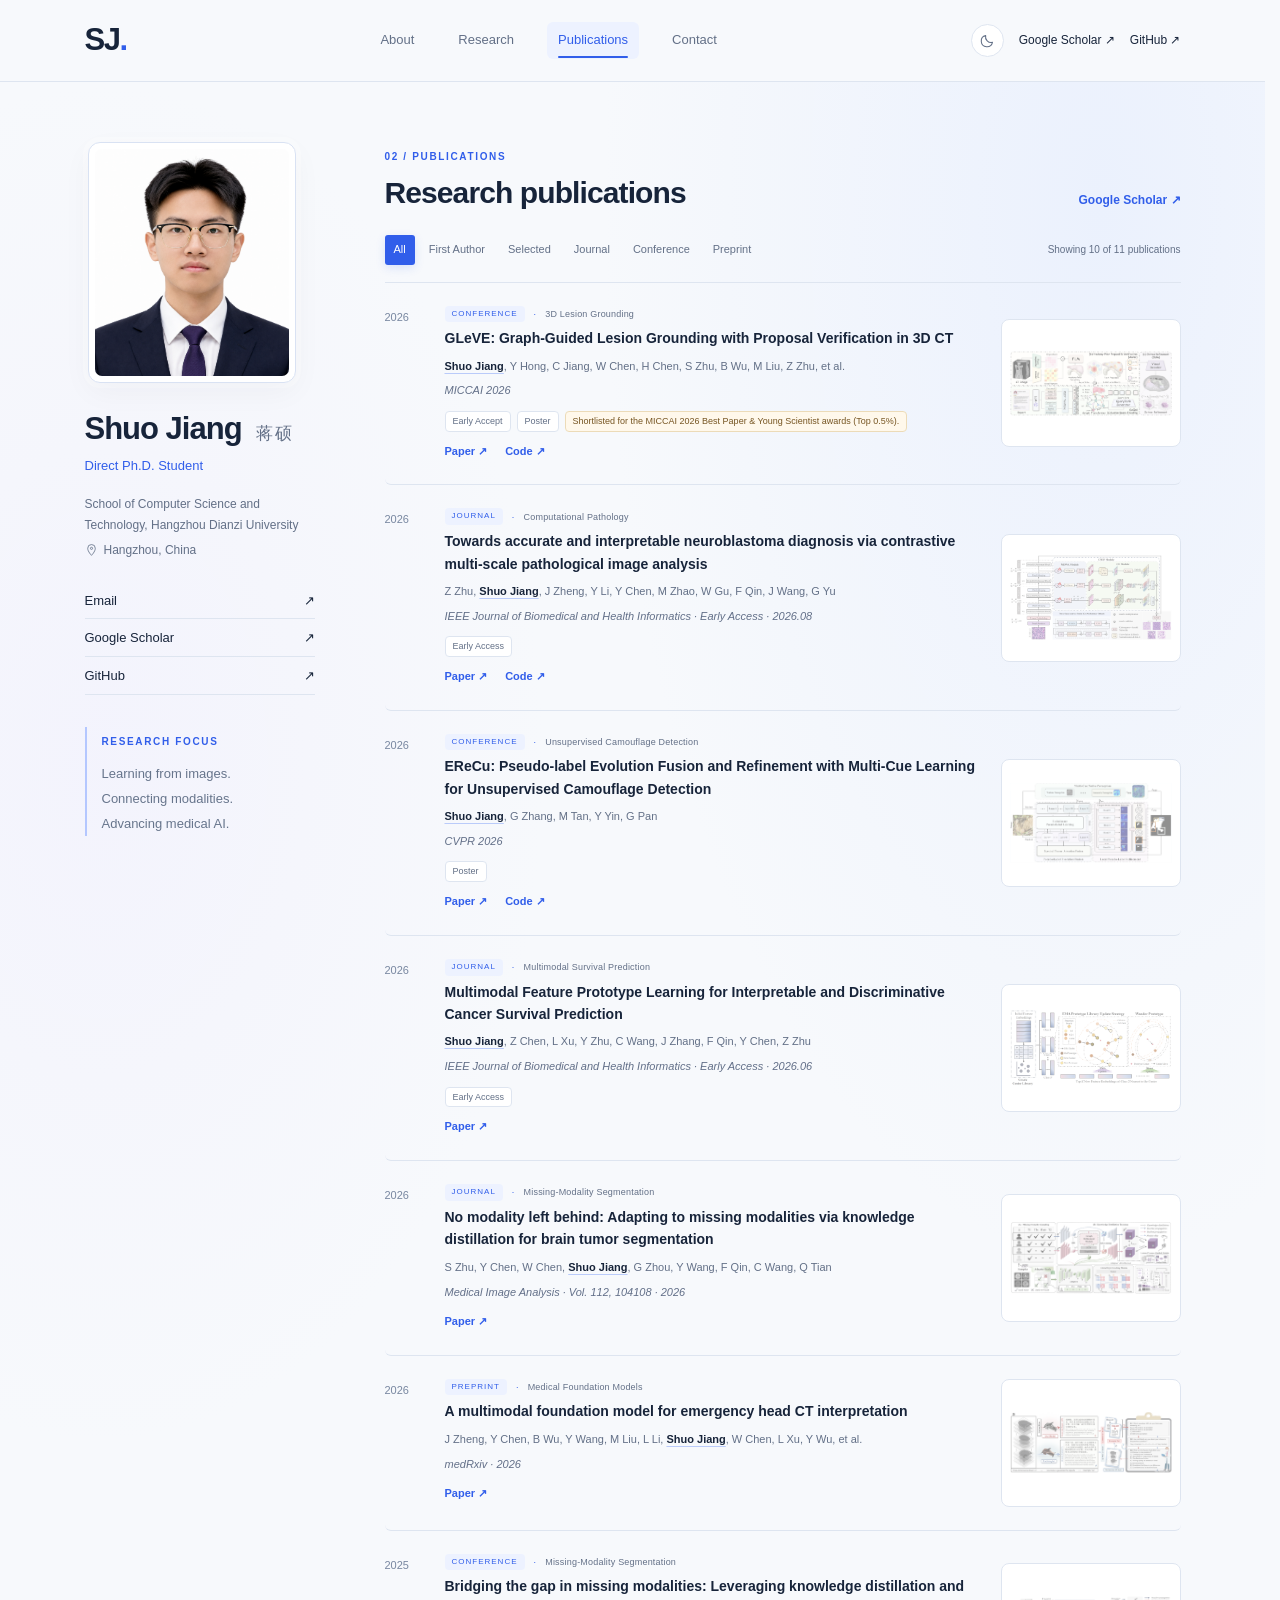
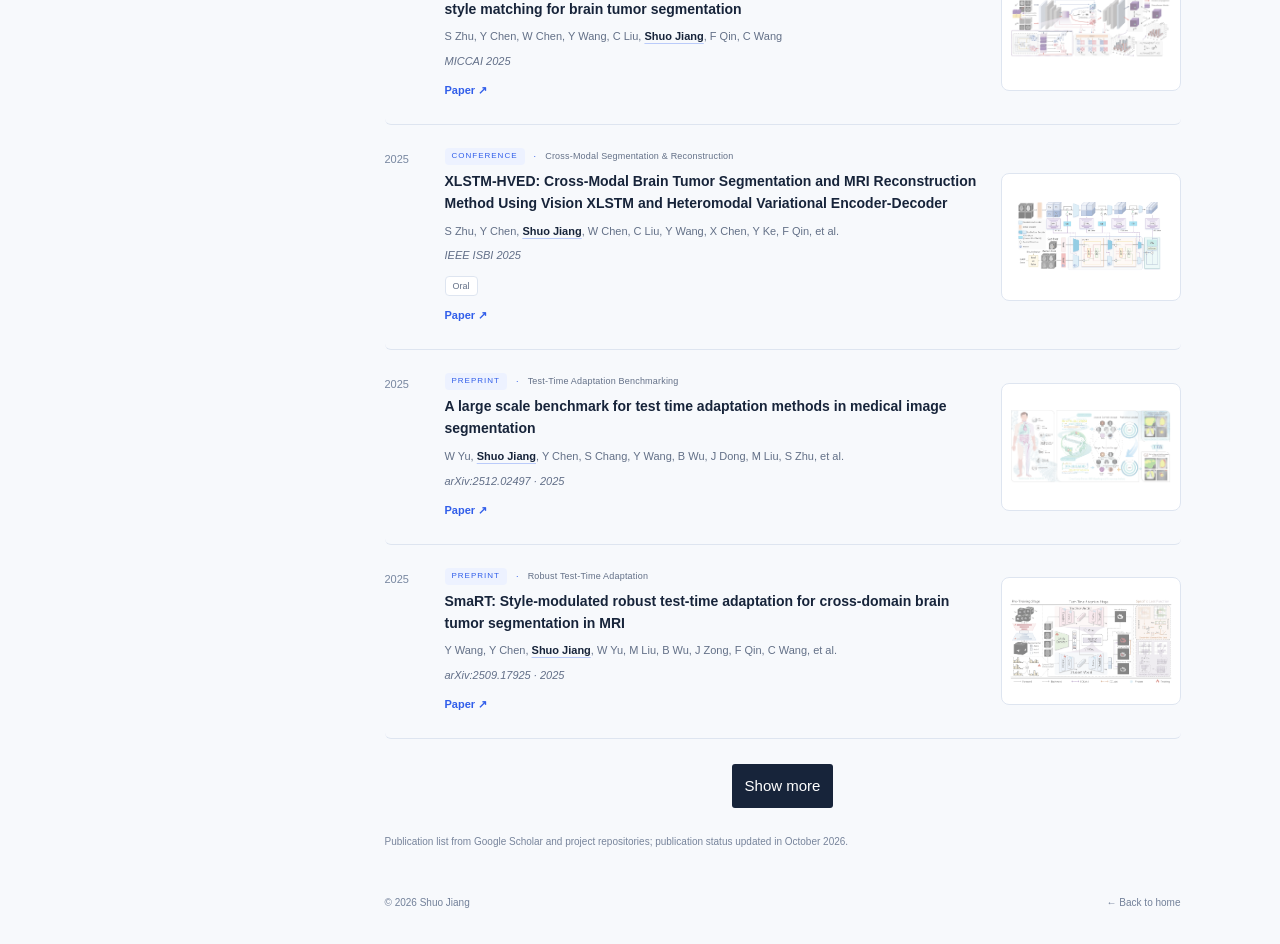
==== publications.html @ 0c4b9eac "Set bilingual browser tab title" ====
<!doctype html>
<html lang="en"><head><meta charset="utf-8"><meta name="viewport" content="width=device-width,initial-scale=1"><meta name="description" content="Shuo Jiang — research in medical image analysis, multimodal learning and computer vision at Hangzhou Dianzi University."><meta name="theme-color" content="#315eea"><title>Shuo Jiang | 蒋硕</title><link rel="icon" href="assets/favicon.svg" type="image/svg+xml"><script>try{document.documentElement.dataset.theme=localStorage.getItem("shuo-theme")==="dark"?"dark":"light"}catch(e){}</script><link rel="stylesheet" href="style.css?v=20261010-dark-more"><script src="script.js?v=20261010-dark-more" defer></script></head>
<body data-page="publications"><a class="skip-link" href="#main">Skip to content</a><header class="header"><div class="nav-wrap"><a class="brand" href="index.html#about" aria-label="Shuo Jiang home">SJ<span>.</span></a><nav aria-label="Main navigation"><a class="active" href="index.html#about">About</a><a href="index.html#research">Research</a><a href="#publications">Publications</a><a href="index.html#contact">Contact</a></nav><div class="nav-actions"><button class="theme-toggle" type="button" aria-label="Switch to dark mode" title="Switch to dark mode"><svg class="moon-icon" viewBox="0 0 24 24" aria-hidden="true"><path d="M20.2 14A8.5 8.5 0 0 1 10 3.8 8.5 8.5 0 1 0 20.2 14Z"/></svg><svg class="sun-icon" viewBox="0 0 24 24" aria-hidden="true"><circle cx="12" cy="12" r="4"/><path d="M12 2v2m0 16v2M2 12h2m16 0h2M5 5l1.5 1.5m11 11L19 19M5 19l1.5-1.5m11-11L19 5"/></svg></button><a class="nav-scholar" href="https://scholar.google.com/citations?user=-YuCzI0AAAAJ&hl=en" target="_blank" rel="noopener noreferrer">Google Scholar ↗</a><a class="nav-github" href="https://github.com/JSLiam94" target="_blank" rel="noopener noreferrer">GitHub ↗</a></div></div><div class="reading-progress" aria-hidden="true"><span></span></div></header>
<div class="layout"><aside class="profile"><div class="portrait-frame"><img class="portrait" src="assets/portrait.png" alt="Portrait of Shuo Jiang" width="1122" height="1247"></div><h1>Shuo Jiang <span class="chinese-name" lang="zh-CN">蒋硕</span></h1><p class="profile-role">Direct Ph.D. Student</p><div class="profile-details"><p><a href="https://computer.hdu.edu.cn/main.htm" target="_blank" rel="noopener noreferrer">School of Computer Science and Technology, Hangzhou Dianzi University</a></p><p class="location"><svg viewBox="0 0 24 24" aria-hidden="true"><path d="M12 21s7-7 7-13a7 7 0 0 0-14 0c0 6 7 13 7 13Z"/><circle cx="12" cy="8" r="2"/></svg>Hangzhou, China</p></div><div class="profile-links"><a href="mailto:jiangshuo@hdu.edu.cn"><span>Email</span><span>↗</span></a><a href="https://scholar.google.com/citations?user=-YuCzI0AAAAJ&hl=en" target="_blank" rel="noopener noreferrer"><span>Google Scholar</span><span>↗</span></a><a href="https://github.com/JSLiam94" target="_blank" rel="noopener noreferrer"><span>GitHub</span><span>↗</span></a></div><div class="sidebar-note"><span class="small-label">RESEARCH FOCUS</span><p>Learning from images.<br>Connecting modalities.<br>Advancing medical AI.</p></div></aside>
<main id="main"><section id="publications"><div class="section-heading"><div><span class="small-label">02 / PUBLICATIONS</span><h2>Research publications</h2></div><a class="text-link" href="https://scholar.google.com/citations?user=-YuCzI0AAAAJ&hl=en" target="_blank" rel="noopener noreferrer">Google Scholar ↗</a></div><div class="publication-toolbar"><div class="filters" role="group" aria-label="Filter publications"><button class="selected" type="button" data-filter="All" aria-pressed="true">All</button><button type="button" data-filter="First Author" aria-pressed="false">First Author</button><button type="button" data-filter="Selected" aria-pressed="false">Selected</button><button type="button" data-filter="Journal" aria-pressed="false">Journal</button><button type="button" data-filter="Conference" aria-pressed="false">Conference</button><button type="button" data-filter="Preprint" aria-pressed="false">Preprint</button></div><span id="publication-count" aria-live="polite">Showing 10 of 11 publications</span></div><p class="first-author-note" hidden>First-author and co-first-author publications.</p><div class="publication-list"><article class="publication" data-type="Conference" data-selected="true"><div class="pub-year">2026</div><div class="pub-body"><div class="pub-meta"><span class="pub-kind">Conference</span><span class="pub-domain">3D Lesion Grounding</span></div><h3><a href="https://papers.miccai.org/miccai-2026/paper/2407_paper.pdf" target="_blank" rel="noopener noreferrer">GLeVE: Graph-Guided Lesion Grounding with Proposal Verification in 3D CT</a></h3><p class="authors"><strong>Shuo Jiang</strong>, Y Hong, C Jiang, W Chen, H Chen, S Zhu, B Wu, M Liu, Z Zhu, et al.</p><p class="venue">MICCAI 2026</p><div class="pub-statuses"><span class="pub-status">Early Accept</span><span class="pub-status">Poster</span><span class="pub-status award-status">Shortlisted for the MICCAI 2026 Best Paper &amp; Young Scientist awards (Top 0.5%).</span></div><div class="paper-links"><a href="https://papers.miccai.org/miccai-2026/paper/2407_paper.pdf" target="_blank" rel="noopener noreferrer">Paper <span aria-hidden="true">↗</span></a><a href="https://github.com/JSLiam94/GLeVE" target="_blank" rel="noopener noreferrer">Code <span aria-hidden="true">↗</span></a></div></div><a class="pub-figure" href="assets/gleve.png" target="_blank" aria-label="View research figure for GLeVE: Graph-Guided Lesion Grounding with Proposal Verification in 3D CT"><img src="assets/gleve.png" alt="Research overview for GLeVE: Graph-Guided Lesion Grounding with Proposal Verification in 3D CT" loading="lazy"></a></article>
<article class="publication" data-type="Journal" data-selected="true"><div class="pub-year">2026</div><div class="pub-body"><div class="pub-meta"><span class="pub-kind">Journal</span><span class="pub-domain">Computational Pathology</span></div><h3><a href="https://arxiv.org/abs/2504.13754" target="_blank" rel="noopener noreferrer">Towards accurate and interpretable neuroblastoma diagnosis via contrastive multi-scale pathological image analysis</a></h3><p class="authors">Z Zhu, <strong>Shuo Jiang</strong>, J Zheng, Y Li, Y Chen, M Zhao, W Gu, F Qin, J Wang, G Yu</p><p class="venue">IEEE Journal of Biomedical and Health Informatics · Early Access · 2026.08</p><div class="pub-statuses"><span class="pub-status">Early Access</span></div><div class="paper-links"><a href="https://arxiv.org/abs/2504.13754" target="_blank" rel="noopener noreferrer">Paper <span aria-hidden="true">↗</span></a><a href="https://github.com/JSLiam94/CoPath" target="_blank" rel="noopener noreferrer">Code <span aria-hidden="true">↗</span></a></div></div><a class="pub-figure" href="assets/copath.png" target="_blank" aria-label="View research figure for Towards accurate and interpretable neuroblastoma diagnosis via contrastive multi-scale pathological image analysis"><img src="assets/copath.png" alt="Research overview for Towards accurate and interpretable neuroblastoma diagnosis via contrastive multi-scale pathological image analysis" loading="lazy"></a></article>
<article class="publication" data-type="Conference" data-selected="true"><div class="pub-year">2026</div><div class="pub-body"><div class="pub-meta"><span class="pub-kind">Conference</span><span class="pub-domain">Unsupervised Camouflage Detection</span></div><h3><a href="https://openaccess.thecvf.com/content/CVPR2026/html/Jiang_EReCu_Pseudo-label_Evolution_Fusion_and_Refinement_with_Multi-Cue_Learning_for_CVPR_2026_paper.html" target="_blank" rel="noopener noreferrer">EReCu: Pseudo-label Evolution Fusion and Refinement with Multi-Cue Learning for Unsupervised Camouflage Detection</a></h3><p class="authors"><strong>Shuo Jiang</strong>, G Zhang, M Tan, Y Yin, G Pan</p><p class="venue">CVPR 2026</p><div class="pub-statuses"><span class="pub-status">Poster</span></div><div class="paper-links"><a href="https://openaccess.thecvf.com/content/CVPR2026/html/Jiang_EReCu_Pseudo-label_Evolution_Fusion_and_Refinement_with_Multi-Cue_Learning_for_CVPR_2026_paper.html" target="_blank" rel="noopener noreferrer">Paper <span aria-hidden="true">↗</span></a><a href="https://github.com/JSLiam94/EReCu" target="_blank" rel="noopener noreferrer">Code <span aria-hidden="true">↗</span></a></div></div><a class="pub-figure" href="assets/erecu.png" target="_blank" aria-label="View research figure for EReCu: Pseudo-label Evolution Fusion and Refinement with Multi-Cue Learning for Unsupervised Camouflage Detection"><img src="assets/erecu.png" alt="Research overview for EReCu: Pseudo-label Evolution Fusion and Refinement with Multi-Cue Learning for Unsupervised Camouflage Detection" loading="lazy"></a></article>
<article class="publication" data-type="Journal" data-selected="true"><div class="pub-year">2026</div><div class="pub-body"><div class="pub-meta"><span class="pub-kind">Journal</span><span class="pub-domain">Multimodal Survival Prediction</span></div><h3><a href="https://ieeexplore.ieee.org/abstract/document/11595740/" target="_blank" rel="noopener noreferrer">Multimodal Feature Prototype Learning for Interpretable and Discriminative Cancer Survival Prediction</a></h3><p class="authors"><strong>Shuo Jiang</strong>, Z Chen, L Xu, Y Zhu, C Wang, J Zhang, F Qin, Y Chen, Z Zhu</p><p class="venue">IEEE Journal of Biomedical and Health Informatics · Early Access · 2026.06</p><div class="pub-statuses"><span class="pub-status">Early Access</span></div><div class="paper-links"><a href="https://ieeexplore.ieee.org/abstract/document/11595740/" target="_blank" rel="noopener noreferrer">Paper <span aria-hidden="true">↗</span></a></div></div><a class="pub-figure" href="assets/featproto.png" target="_blank" aria-label="View research figure for Multimodal Feature Prototype Learning for Interpretable and Discriminative Cancer Survival Prediction"><img src="assets/featproto.png" alt="Research overview for Multimodal Feature Prototype Learning for Interpretable and Discriminative Cancer Survival Prediction" loading="lazy"></a></article>
<article class="publication" data-type="Journal" data-selected="true"><div class="pub-year">2026</div><div class="pub-body"><div class="pub-meta"><span class="pub-kind">Journal</span><span class="pub-domain">Missing-Modality Segmentation</span></div><h3><a href="https://scholar.google.com/citations?view_op=view_citation&amp;hl=en&amp;oe=ASCII&amp;user=-YuCzI0AAAAJ&amp;citation_for_view=-YuCzI0AAAAJ:2osOgNQ5qMEC" target="_blank" rel="noopener noreferrer">No modality left behind: Adapting to missing modalities via knowledge distillation for brain tumor segmentation</a></h3><p class="authors">S Zhu, Y Chen, W Chen, <strong>Shuo Jiang</strong>, G Zhou, Y Wang, F Qin, C Wang, Q Tian</p><p class="venue">Medical Image Analysis · Vol. 112, 104108 · 2026</p><div class="pub-statuses"></div><div class="paper-links"><a href="https://scholar.google.com/citations?view_op=view_citation&amp;hl=en&amp;oe=ASCII&amp;user=-YuCzI0AAAAJ&amp;citation_for_view=-YuCzI0AAAAJ:2osOgNQ5qMEC" target="_blank" rel="noopener noreferrer">Paper <span aria-hidden="true">↗</span></a></div></div><a class="pub-figure" href="assets/nomodality.png" target="_blank" aria-label="View research figure for No modality left behind: Adapting to missing modalities via knowledge distillation for brain tumor segmentation"><img src="assets/nomodality.png" alt="Research overview for No modality left behind: Adapting to missing modalities via knowledge distillation for brain tumor segmentation" loading="lazy"></a></article>
<article class="publication" data-type="Preprint" data-selected="false"><div class="pub-year">2026</div><div class="pub-body"><div class="pub-meta"><span class="pub-kind">Preprint</span><span class="pub-domain">Medical Foundation Models</span></div><h3><a href="https://scholar.google.com/citations?view_op=view_citation&amp;hl=en&amp;oe=ASCII&amp;user=-YuCzI0AAAAJ&amp;citation_for_view=-YuCzI0AAAAJ:Y0pCki6q_DkC" target="_blank" rel="noopener noreferrer">A multimodal foundation model for emergency head CT interpretation</a></h3><p class="authors">J Zheng, Y Chen, B Wu, Y Wang, M Liu, L Li, <strong>Shuo Jiang</strong>, W Chen, L Xu, Y Wu, et al.</p><p class="venue">medRxiv · 2026</p><div class="pub-statuses"></div><div class="paper-links"><a href="https://scholar.google.com/citations?view_op=view_citation&amp;hl=en&amp;oe=ASCII&amp;user=-YuCzI0AAAAJ&amp;citation_for_view=-YuCzI0AAAAJ:Y0pCki6q_DkC" target="_blank" rel="noopener noreferrer">Paper <span aria-hidden="true">↗</span></a></div></div><a class="pub-figure" href="assets/emergency-ct.png" target="_blank" aria-label="View research figure for A multimodal foundation model for emergency head CT interpretation"><img src="assets/emergency-ct.png" alt="Research overview for A multimodal foundation model for emergency head CT interpretation" loading="lazy"></a></article>
<article class="publication" data-type="Conference" data-selected="false"><div class="pub-year">2025</div><div class="pub-body"><div class="pub-meta"><span class="pub-kind">Conference</span><span class="pub-domain">Missing-Modality Segmentation</span></div><h3><a href="https://scholar.google.com/citations?view_op=view_citation&amp;hl=en&amp;oe=ASCII&amp;user=-YuCzI0AAAAJ&amp;citation_for_view=-YuCzI0AAAAJ:IjCSPb-OGe4C" target="_blank" rel="noopener noreferrer">Bridging the gap in missing modalities: Leveraging knowledge distillation and style matching for brain tumor segmentation</a></h3><p class="authors">S Zhu, Y Chen, W Chen, Y Wang, C Liu, <strong>Shuo Jiang</strong>, F Qin, C Wang</p><p class="venue">MICCAI 2025</p><div class="pub-statuses"></div><div class="paper-links"><a href="https://scholar.google.com/citations?view_op=view_citation&amp;hl=en&amp;oe=ASCII&amp;user=-YuCzI0AAAAJ&amp;citation_for_view=-YuCzI0AAAAJ:IjCSPb-OGe4C" target="_blank" rel="noopener noreferrer">Paper <span aria-hidden="true">↗</span></a></div></div><a class="pub-figure" href="assets/bridging.png" target="_blank" aria-label="View research figure for Bridging the gap in missing modalities: Leveraging knowledge distillation and style matching for brain tumor segmentation"><img src="assets/bridging.png" alt="Research overview for Bridging the gap in missing modalities: Leveraging knowledge distillation and style matching for brain tumor segmentation" loading="lazy"></a></article>
<article class="publication" data-type="Conference" data-selected="false"><div class="pub-year">2025</div><div class="pub-body"><div class="pub-meta"><span class="pub-kind">Conference</span><span class="pub-domain">Cross-Modal Segmentation &amp; Reconstruction</span></div><h3><a href="https://scholar.google.com/citations?view_op=view_citation&amp;hl=en&amp;oe=ASCII&amp;user=-YuCzI0AAAAJ&amp;citation_for_view=-YuCzI0AAAAJ:u-x6o8ySG0sC" target="_blank" rel="noopener noreferrer">XLSTM-HVED: Cross-Modal Brain Tumor Segmentation and MRI Reconstruction Method Using Vision XLSTM and Heteromodal Variational Encoder-Decoder</a></h3><p class="authors">S Zhu, Y Chen, <strong>Shuo Jiang</strong>, W Chen, C Liu, Y Wang, X Chen, Y Ke, F Qin, et al.</p><p class="venue">IEEE ISBI 2025</p><div class="pub-statuses"><span class="pub-status">Oral</span></div><div class="paper-links"><a href="https://scholar.google.com/citations?view_op=view_citation&amp;hl=en&amp;oe=ASCII&amp;user=-YuCzI0AAAAJ&amp;citation_for_view=-YuCzI0AAAAJ:u-x6o8ySG0sC" target="_blank" rel="noopener noreferrer">Paper <span aria-hidden="true">↗</span></a></div></div><a class="pub-figure" href="assets/xlstm.png" target="_blank" aria-label="View research figure for XLSTM-HVED: Cross-Modal Brain Tumor Segmentation and MRI Reconstruction Method Using Vision XLSTM and Heteromodal Variational Encoder-Decoder"><img src="assets/xlstm.png" alt="Research overview for XLSTM-HVED: Cross-Modal Brain Tumor Segmentation and MRI Reconstruction Method Using Vision XLSTM and Heteromodal Variational Encoder-Decoder" loading="lazy"></a></article>
<article class="publication" data-type="Preprint" data-selected="false"><div class="pub-year">2025</div><div class="pub-body"><div class="pub-meta"><span class="pub-kind">Preprint</span><span class="pub-domain">Test-Time Adaptation Benchmarking</span></div><h3><a href="https://arxiv.org/abs/2512.02497" target="_blank" rel="noopener noreferrer">A large scale benchmark for test time adaptation methods in medical image segmentation</a></h3><p class="authors">W Yu, <strong>Shuo Jiang</strong>, Y Chen, S Chang, Y Wang, B Wu, J Dong, M Liu, S Zhu, et al.</p><p class="venue">arXiv:2512.02497 · 2025</p><div class="pub-statuses"></div><div class="paper-links"><a href="https://arxiv.org/abs/2512.02497" target="_blank" rel="noopener noreferrer">Paper <span aria-hidden="true">↗</span></a></div></div><a class="pub-figure" href="assets/benchmark.png" target="_blank" aria-label="View research figure for A large scale benchmark for test time adaptation methods in medical image segmentation"><img src="assets/benchmark.png" alt="Research overview for A large scale benchmark for test time adaptation methods in medical image segmentation" loading="lazy"></a></article>
<article class="publication" data-type="Preprint" data-selected="false"><div class="pub-year">2025</div><div class="pub-body"><div class="pub-meta"><span class="pub-kind">Preprint</span><span class="pub-domain">Robust Test-Time Adaptation</span></div><h3><a href="https://arxiv.org/abs/2509.17925" target="_blank" rel="noopener noreferrer">SmaRT: Style-modulated robust test-time adaptation for cross-domain brain tumor segmentation in MRI</a></h3><p class="authors">Y Wang, Y Chen, <strong>Shuo Jiang</strong>, W Yu, M Liu, B Wu, J Zong, F Qin, C Wang, et al.</p><p class="venue">arXiv:2509.17925 · 2025</p><div class="pub-statuses"></div><div class="paper-links"><a href="https://arxiv.org/abs/2509.17925" target="_blank" rel="noopener noreferrer">Paper <span aria-hidden="true">↗</span></a></div></div><a class="pub-figure" href="assets/smart.png" target="_blank" aria-label="View research figure for SmaRT: Style-modulated robust test-time adaptation for cross-domain brain tumor segmentation in MRI"><img src="assets/smart.png" alt="Research overview for SmaRT: Style-modulated robust test-time adaptation for cross-domain brain tumor segmentation in MRI" loading="lazy"></a></article></div><div class="load-more-wrap"><button type="button" id="show-more" class="primary-link">Show more</button><p id="load-status" role="status"></p></div><noscript><p>Enable JavaScript to load further publications, or view the full list on <a href="https://scholar.google.com/citations?user=-YuCzI0AAAAJ&hl=en">Google Scholar</a>.</p></noscript><p class="publication-note">Publication list from Google Scholar and project repositories; publication status updated in October 2026.</p></section><footer><span>© 2026 Shuo Jiang</span><a href="index.html">← Back to home</a></footer></main></div><dialog class="figure-viewer" id="figure-viewer" aria-labelledby="figure-title"><div class="figure-viewer-bar"><h2 id="figure-title">Research framework</h2><button type="button" class="figure-close" aria-label="Close figure preview"><svg class="close-icon" viewBox="0 0 24 24" aria-hidden="true"><path d="M6 6l12 12M18 6L6 18"/></svg></button></div><img alt=""><p>Press Esc to close</p></dialog><dialog id="wechat-viewer" class="figure-viewer wechat-viewer" aria-labelledby="wechat-title"><div class="figure-viewer-bar"><h2 id="wechat-title">WeChat 微信</h2><button class="wechat-close" type="button" aria-label="Close WeChat QR code"><svg class="close-icon" viewBox="0 0 24 24" aria-hidden="true"><path d="M6 6l12 12M18 6L6 18"/></svg></button></div><img data-src="assets/wechat.jpg" alt="Liam.T WeChat contact QR code"><p>扫码添加微信 · Press Esc to close</p></dialog></body></html>
---- style.css ----
:root{--paper:#f7f9fc;--white:#fff;--ink:#17243a;--muted:#637087;--accent:#315eea;--line:#dee5f0;--soft:#edf2ff;--serif:-apple-system,BlinkMacSystemFont,'Segoe UI',Arial,sans-serif}*{box-sizing:border-box}html{scroll-behavior:smooth;scroll-padding-top:110px}body{margin:0;background:var(--paper);color:var(--ink);font:15px/1.75 -apple-system,BlinkMacSystemFont,'Segoe UI',Arial,sans-serif}a{color:inherit;text-decoration:none}a:hover{color:var(--accent)}a:focus-visible,button:focus-visible{outline:3px solid #315eea;outline-offset:5px;border-radius:3px}img{max-width:100%;display:block}button{font:inherit}strong{font-weight:600}::selection{background:#dce6ff}.header{height:82px;border-bottom:1px solid var(--line);background:rgba(247,249,252,.96);position:sticky;top:0;z-index:10;backdrop-filter:blur(15px)}.nav-wrap{max-width:1160px;margin:auto;height:100%;display:flex;align-items:center;justify-content:space-between;padding:0 32px}.brand{font-family:var(--serif);font-size:31px;font-weight:bold;letter-spacing:-2px}.brand span{color:var(--accent)}nav{display:flex;gap:34px}nav a{font-size:13px;color:var(--muted);padding:8px 0;position:relative}nav a.active{color:var(--accent)}nav a.active:after{content:'';position:absolute;height:2px;background:var(--accent);bottom:1px;left:0;right:0}.nav-github{font-size:12px}.layout{max-width:1160px;margin:auto;display:grid;grid-template-columns:230px minmax(0,1fr);gap:70px;padding:60px 32px 0}.profile{align-self:start;position:sticky;top:124px}.portrait-frame{width:208px;padding:7px;border:1px solid #d9e2f3;background:#fff;border-radius:5px;transform:none;box-shadow:0 6px 20px #17243a08;margin:0 0 27px 3px}.portrait{width:100%;height:227px;object-fit:cover;object-position:center 31%;border-radius:2px}.profile h1{font:600 31px/1.2 var(--serif);letter-spacing:-.7px;margin:0 0 8px}.chinese-name{font:400 17px/1.5 'PingFang SC','Microsoft YaHei',sans-serif;letter-spacing:2px;color:var(--muted);margin-left:7px}.profile-role{font-size:13px;color:var(--accent);margin:0 0 17px;line-height:1.65}.profile-details{font-size:12px;color:var(--muted)}.profile-details p{margin:4px 0}.location{display:flex;align-items:center;gap:6px}.location svg{width:13px;height:13px;stroke:currentColor;fill:none;stroke-width:1.5}.profile-links{margin-top:23px;display:grid;gap:2px}.profile-links a{display:flex;justify-content:space-between;padding:6px 0;font-size:13px;border-bottom:1px solid var(--line)}.sidebar-note{border-left:2px solid #b4c7ff;padding-left:15px;margin-top:32px}.small-label{font-size:10px;font-weight:600;letter-spacing:1.65px;color:var(--accent)}.sidebar-note p{font:italic 16px/1.7 var(--serif);color:#67758c;margin:9px 0}main{min-width:0}section{scroll-margin-top:25px}.eyebrow{display:flex;align-items:center;gap:8px;font-size:10px;letter-spacing:1.8px;font-weight:600;color:var(--accent)}.eyebrow>span{width:6px;height:6px;background:var(--accent);border-radius:50%}.about h2{font:400 46px/1.14 var(--serif);letter-spacing:-1.7px;margin:21px 0 26px}.about h2 em{font-weight:600;font-style:normal;color:var(--accent)}.about p{color:#53627b;margin:0 0 17px;font-size:14px;line-height:1.95}.about p.intro{color:var(--ink);font-size:15px}.about p a{color:var(--accent);text-decoration:underline;text-decoration-color:#b9cafa;text-underline-offset:4px}.tags{display:flex;flex-wrap:wrap;gap:7px;margin:22px 0}.tags span{font-size:10px;padding:4px 10px;border:1px solid #dbe4fb;border-radius:3px;color:#3f5c9c;background:#edf2ff}.text-link{font-size:12px;color:var(--accent);font-weight:600}.text-link span{margin-left:12px}.updates{margin:36px 0 51px;padding:21px 24px 18px;background:#ffffff;border:1px solid #dce5f7;border-radius:5px}.updates h2{font:600 16px/1.4 var(--serif);margin:0 0 13px}.update{display:grid;grid-template-columns:68px 1fr;gap:13px;margin:10px 0;font-size:12px;line-height:1.65}.update time{font-size:10px;color:#6c7d99;padding-top:2px}.update p{margin:0;color:#52627c}.update p span{color:var(--accent);font-weight:600}.section-heading{display:flex;align-items:end;justify-content:space-between;gap:18px;margin-bottom:24px}.section-heading h2{font:400 30px/1.2 var(--serif);letter-spacing:-.6px;margin:7px 0 0}.section-caption{font-size:11px;color:var(--muted);padding-bottom:3px}.project{display:grid;grid-template-columns:220px 1fr;gap:25px;margin-bottom:19px;padding:22px;border:1px solid var(--line);border-radius:5px;background:var(--white);transition:border-color .2s,box-shadow .2s}.project:hover{border-color:#9bb4f8;box-shadow:0 5px 20px #17243a05}.project-figure{background:#f6f8fc;display:flex;align-items:center;justify-content:center;padding:8px;border:1px solid #edf1f8;border-radius:3px;min-height:145px;align-self:center}.project-figure img{width:100%;height:auto;max-height:180px;object-fit:contain;transition:transform .2s}.project-figure:hover img{transform:scale(1.035)}.project-meta{display:flex;align-items:center;gap:9px;flex-wrap:wrap;font-size:8px;letter-spacing:.9px;color:#6b7d9b}.badge{background:#eaf0ff;color:#315eea;padding:3px 6px;border-radius:3px;font-weight:700;letter-spacing:.4px;font-size:9px}.project h3{font:600 26px/1.2 var(--serif);letter-spacing:-.5px;margin:10px 0 7px}.project-title{font-size:12px;line-height:1.6;margin:0 0 9px;font-weight:500}.project-desc{font-size:11px;line-height:1.8;color:var(--muted);margin:0 0 12px}.paper-links{display:flex;gap:18px;color:var(--accent);font-size:11px;font-weight:600;line-height:1.8}.paper-links a:hover{text-decoration:underline;text-underline-offset:4px}.project-compact{display:flex;align-items:center;gap:18px;padding:22px 0 24px;border-bottom:1px solid var(--line);margin-bottom:54px}.compact-icon{border:1px solid #dae4fc;background:#eaf0ff;color:#315eea;width:42px;height:42px;flex:none;text-align:center;line-height:40px;font-size:23px;border-radius:5px}.project-compact h3{font:600 20px/1.4 var(--serif);margin:3px 0}.project-compact p{margin:0;color:var(--muted);font-size:12px}.compact-link{font-size:11px;white-space:nowrap;margin-left:auto;color:var(--accent)}.publication-toolbar{display:flex;align-items:center;justify-content:space-between;gap:10px;border-bottom:1px solid var(--line);padding-bottom:17px}.filters{display:flex;gap:5px;flex-wrap:wrap}.filters button{border:0;background:transparent;color:var(--muted);cursor:pointer;padding:5px 9px;font-size:11px;border-radius:3px}.filters button.selected{background:var(--ink);color:white}.filters button:hover:not(.selected){background:var(--soft)}#publication-count{font-size:10px;white-space:nowrap;color:var(--muted)}.publication{display:grid;grid-template-columns:42px 1fr;gap:15px;padding:23px 0;border-bottom:1px solid var(--line)}.publication[hidden]{display:none}.pub-year{font-size:11px;color:#7887a0;padding-top:2px}.pub-kind{font-size:9px;letter-spacing:1px;text-transform:uppercase;color:var(--accent)}.publication h3{font-size:14px;line-height:1.6;font-weight:600;margin:5px 0 7px}.authors{font-size:11px;color:var(--muted);margin:0 0 5px;line-height:1.8}.authors strong{color:var(--ink);text-decoration:underline;text-decoration-color:#bacbfa;text-underline-offset:3px}.venue{font-size:11px;font-style:italic;color:#626f88;margin:0 0 10px}.publication-note{font-size:10px;color:#77849b;margin-top:17px}.contact{margin-top:54px;padding:30px 32px;background:#172b53;border:1px solid #172b53;border-radius:5px;position:relative;overflow:hidden}.contact:after{content:'↗';position:absolute;right:27px;top:25px;font:70px var(--serif);color:#344d7f;pointer-events:none}.contact h2{font:400 34px/1.2 var(--serif);margin:10px 0 13px;letter-spacing:-.8px}.contact p{font-size:13px;line-height:1.9;color:var(--muted);max-width:490px}.contact-links{display:flex;align-items:center;gap:23px;font-size:11px;margin-top:23px;flex-wrap:wrap}.primary-link{background:var(--ink);color:white;border-radius:3px;padding:9px 13px}.primary-link:hover{background:var(--accent);color:white}footer{display:flex;justify-content:space-between;color:#728099;font-size:10px;padding:33px 0}.skip-link{position:fixed;top:-80px;left:20px;z-index:20;background:white;padding:10px}.skip-link:focus{top:10px}@media(min-width:1400px){.layout{gap:85px;grid-template-columns:240px minmax(0,1fr);max-width:1200px}.nav-wrap{max-width:1200px}}@media(max-width:1050px){.layout{gap:40px;grid-template-columns:205px minmax(0,1fr)}.portrait-frame{width:190px}.portrait{height:209px}.project{grid-template-columns:1fr;gap:16px}.project-figure{min-height:0;height:170px}.project-figure img{height:100%;width:auto;max-width:100%}.section-caption{display:none}.about h2{font-size:41px}.project-body{padding:0 2px}.project-desc{font-size:12px}.project-title{font-size:13px}}@media(max-width:720px){html{scroll-padding-top:86px}.header{height:65px}.nav-wrap{padding:0 20px}.brand{font-size:27px}nav{gap:17px}nav a{font-size:11px}.nav-github{display:none}.layout{display:block;padding:30px 22px 0}.profile{position:static;display:grid;grid-template-columns:110px minmax(0,1fr);column-gap:24px;margin-bottom:36px}.portrait-frame{width:110px;grid-column:1;grid-row:1/5;padding:4px;margin:3px 0 0;align-self:start}.portrait{height:129px}.profile h1{font-size:27px;grid-column:2;margin:3px 0 4px}.chinese-name{font-size:14px;margin-left:6px}.profile-role{grid-column:2;font-size:11px;margin:0 0 6px}.profile-details{grid-column:2;font-size:11px}.profile-links{grid-column:1/-1;display:flex;gap:22px;margin-top:19px}.profile-links a{font-size:11px;gap:12px}.sidebar-note{display:none}.about h2{font-size:39px;letter-spacing:-1.2px;margin:16px 0 21px}.about p,.about p.intro{font-size:14px}.eyebrow{font-size:9px;letter-spacing:1.5px}.updates{margin:27px 0 38px;padding:19px}.section-heading{align-items:center}.section-heading h2{font-size:27px}.section-heading>.text-link{font-size:10px}.project{padding:18px}.project-figure{height:160px}.project-compact{gap:13px;margin-bottom:38px}.compact-link{display:none}.project-compact p{font-size:11px}.publication-toolbar{display:block}.filters{gap:4px}.filters button{font-size:10px;padding:6px 9px}#publication-count{display:block;margin-top:9px}.publication{grid-template-columns:31px minmax(0,1fr);gap:12px}.publication h3{font-size:13px}.contact{margin-top:36px;padding:24px}.contact:after{font-size:52px;right:17px}.contact h2{font-size:30px}.contact-links{gap:16px}.update{grid-template-columns:61px 1fr;gap:7px}.update p{font-size:11px}}@media(prefers-reduced-motion:reduce){html{scroll-behavior:auto}*{transition:none!important}}@media print{.header,.filters,.sidebar-note,.nav-github{display:none}.layout{padding:0;gap:30px;grid-template-columns:180px 1fr}.profile{position:static}.portrait-frame{width:150px}.portrait{height:166px}.project,.publication{break-inside:avoid}.publication[hidden]{display:grid}.contact{break-inside:avoid}body{background:#fff}}

/* Cobalt / graphite visual identity */
.header{border-top:3px solid var(--accent)}
.brand{font-weight:750;letter-spacing:-1.5px}
.portrait-frame{border-radius:12px;padding:6px;box-shadow:0 10px 30px #17243a0a}
.portrait{border-radius:7px}
.profile h1{font-weight:700;letter-spacing:-1px}
.about h2{font-weight:650;letter-spacing:-1.9px}
.sidebar-note p{font-style:normal;font-size:13px;line-height:1.9}
.updates{border-left:3px solid var(--accent);border-radius:0 8px 8px 0}
.updates h2{font-weight:650}
.section-heading h2{font-weight:650;letter-spacing:-.9px}
.project{border-radius:10px}
.project h3{font-weight:700}
.tags span,.badge{border-radius:5px}
.filters button.selected{background:var(--accent)}
.contact{border-radius:12px;color:#fff}
.contact .small-label{color:#adc4ff}
.contact h2{font-weight:650}
.contact p{color:#d4dff2}
.contact-links>a{color:#e0e9ff}
.contact-links .primary-link{background:#426cf2;color:#fff}
.contact-links .primary-link:hover{background:#5780ff}
.contact-links>a:hover{color:#fff}
@media(max-width:720px){.about h2{font-size:36px;letter-spacing:-1.4px}.profile h1{font-size:26px}.contact{border-radius:10px}}
@media print{.contact{background:#fff;color:var(--ink);border-color:var(--line)}.contact p,.contact .small-label,.contact-links>a{color:var(--ink)}}

#research{margin-bottom:54px}.profile-details a:hover{color:var(--accent)}@media(max-width:720px){#research{margin-bottom:38px}}

/* Motion and polish inspired by PRISM, implemented without dependencies. */
:root{--surface:#fff;--accent-soft:#edf2ff;--easing:cubic-bezier(.22,1,.36,1)}
html{scrollbar-gutter:stable}
body{background:radial-gradient(ellipse at 87% 8%,#d9e5ff66 0,transparent 32%),radial-gradient(ellipse at 8% 30%,#e9e4ff44 0,transparent 27%),var(--paper)}
a,button{transition:color .2s,background-color .2s,border-color .2s,box-shadow .2s,transform .25s var(--easing)}
.header{border-top:0;transition:background-color .3s,box-shadow .3s,border-color .3s}
.header.is-scrolled{box-shadow:0 4px 24px #17243a09}
.nav-actions{display:flex;align-items:center;gap:20px}
nav{gap:22px}nav a{padding:7px 11px;border-radius:6px}
nav a:hover,nav a.active{background:var(--accent-soft)}
nav a.active:after{left:11px;right:11px;bottom:1px;border-radius:2px}
.theme-toggle{display:grid;place-items:center;width:33px;height:33px;border:1px solid var(--line);border-radius:50%;background:var(--surface);color:var(--muted);cursor:pointer}
.theme-toggle:hover{color:var(--accent);border-color:var(--accent);transform:rotate(-12deg)}
.theme-toggle svg{width:16px;height:16px;fill:none;stroke:currentColor;stroke-width:1.6;stroke-linecap:round;stroke-linejoin:round}
.sun-icon{display:none}.reading-progress{position:absolute;bottom:-1px;height:2px;left:0;right:0;background:transparent;pointer-events:none}
.reading-progress span{display:block;width:100%;height:100%;background:linear-gradient(90deg,#315eea,#9180f7);transform:scaleX(0);transform-origin:left}
.portrait-frame{box-shadow:0 9px 30px #17243a0a,0 0 0 5px #ffffff55;transition:box-shadow .3s,transform .4s var(--easing)}
.about h2 em{background:linear-gradient(105deg,#315eea,#7161cb);background-clip:text;-webkit-background-clip:text;color:transparent}
.tags span{transition:background-color .25s,border-color .25s,transform .25s var(--easing)}
.updates{background:linear-gradient(130deg,var(--surface),#f4f7ff);padding:23px 25px;border:1px solid var(--line);border-left:3px solid var(--accent);border-radius:9px}
.update{position:relative;grid-template-columns:66px 1fr;gap:15px;padding:3px 0 3px 12px;margin:9px 0}
.update:before{content:'';position:absolute;left:0;top:11px;width:4px;height:4px;border-radius:50%;background:#9eb5e9}
.update:first-of-type:before{background:var(--accent);box-shadow:0 0 0 3px var(--accent-soft)}
.update:first-of-type time{color:var(--accent);font-weight:650}
.update time{font-variant-numeric:tabular-nums;letter-spacing:.2px}
.project{background:var(--surface);box-shadow:0 3px 14px #17243a03;transition:transform .35s var(--easing),box-shadow .35s,border-color .35s}
.project-figure{background:#f6f8fc;overflow:hidden}
.project h3{letter-spacing:-.8px}
.section-heading h2{position:relative}
.pub-kind{display:inline-block;background:var(--accent-soft);padding:2px 7px;border-radius:4px;font-size:8px;line-height:1.6}
.publication{border-radius:6px;transition:background-color .25s,box-shadow .25s}
.filters button{transition:background-color .2s,box-shadow .2s,transform .25s var(--easing)}
.filters button.selected{box-shadow:0 3px 10px #315eea25}
.contact{background:linear-gradient(125deg,#172b53,#223864 60%,#35385e);box-shadow:0 15px 35px #172b5312}
.contact:after{transition:transform .4s var(--easing)}
.figure-viewer{padding:18px;max-width:min(1120px,94vw);width:fit-content;border:1px solid var(--line);border-radius:12px;background:var(--surface);color:var(--ink);box-shadow:0 24px 100px #0004}
.figure-viewer::backdrop{background:#101a30bb;backdrop-filter:blur(7px)}
.figure-viewer-bar{display:flex;align-items:center;justify-content:space-between;gap:25px;margin-bottom:14px}
.figure-viewer h2{font-size:15px;margin:0;letter-spacing:-.2px}
.figure-close{border:1px solid var(--line);border-radius:6px;background:var(--accent-soft);color:var(--ink);font-size:11px;padding:5px 10px;cursor:pointer;white-space:nowrap}
.figure-close span{font-size:16px;margin-left:6px}.figure-viewer img{max-height:75vh;max-width:100%;object-fit:contain;background:white;border-radius:4px}
.figure-viewer>p{margin:10px 0 0;font-size:10px;text-align:center;color:var(--muted)}
.figure-viewer[open]{animation:figure-enter .25s var(--easing)}
body.figure-open{overflow:hidden}
@keyframes content-enter{from{opacity:0;transform:translateY(18px)}to{opacity:1;transform:translateY(0)}}
@keyframes filter-enter{from{opacity:.25;transform:translateY(7px)}to{opacity:1;transform:translateY(0)}}
@keyframes figure-enter{from{opacity:0;transform:translateY(12px) scale(.98)}to{opacity:1;transform:translateY(0) scale(1)}}
.reveal-enter{animation:content-enter .65s var(--easing) both;animation-delay:var(--reveal-delay,0ms)}
.filter-enter{animation:filter-enter .3s var(--easing) both}
@media(hover:hover) and (pointer:fine){.portrait-frame:hover{transform:translateY(-3px);box-shadow:0 14px 35px #315eea14,0 0 0 5px #e4ebff66}.project:hover{transform:translateY(-4px);box-shadow:0 12px 30px #315eea0e;border-color:#b5c6f2}.publication:hover{background:#edf2ff66;padding-left:0}.tags span:hover{background:#e0e9ff;border-color:#becffa;transform:translateY(-2px)}.primary-link:hover{transform:translateY(-2px)}.contact:hover:after{transform:translate(3px,-3px)}}
:root[data-theme="dark"]{color-scheme:dark;--paper:#101725;--surface:#182234;--ink:#e4eaf6;--muted:#a3b0c6;--accent:#96b1ff;--accent-soft:#233554;--line:#2b3850;--soft:#233554}
[data-theme="dark"] body{background:radial-gradient(ellipse at 85% 0%,#26365266 0,transparent 38%),var(--paper)}
[data-theme="dark"] .header{background:#101725e8}[data-theme="dark"] .header.is-scrolled{box-shadow:0 5px 25px #0002}
[data-theme="dark"] .sun-icon{display:block}[data-theme="dark"] .moon-icon{display:none}
[data-theme="dark"] .portrait-frame{background:var(--surface);border-color:var(--line);box-shadow:0 10px 25px #0002,0 0 0 5px #21304c33}
[data-theme="dark"] .about p{color:#aebbd0}[data-theme="dark"] .about p.intro{color:var(--ink)}
[data-theme="dark"] .about h2 em{background-image:linear-gradient(105deg,#9ab7ff,#baadff)}
[data-theme="dark"] .sidebar-note{border-color:#364969}[data-theme="dark"] .sidebar-note p{color:var(--muted)}
[data-theme="dark"] .tags span{background:#1c2b44;color:#b3c7f8;border-color:#31476d}
[data-theme="dark"] .updates{background:linear-gradient(130deg,#182234,#1b2942)}
[data-theme="dark"] .update p{color:#b4c1d6}[data-theme="dark"] .update time{color:#a2b3d0}
[data-theme="dark"] .update:first-of-type time{color:var(--accent)}
[data-theme="dark"] .badge{background:#233554;color:#b0c6ff}
[data-theme="dark"] .project-meta{color:#a3b0c6}[data-theme="dark"] .project-figure{border-color:#e1e5ef}
[data-theme="dark"] .venue,[data-theme="dark"] .pub-year,[data-theme="dark"] .publication-note,[data-theme="dark"] footer{color:#a0aec4}
[data-theme="dark"] .filters button.selected{background:#96b1ff;color:#101725}
[data-theme="dark"] .publication:hover{background:#23355466}
[data-theme="dark"] .contact{border-color:#344c74}
@media(max-width:720px){.nav-wrap{gap:9px;padding:0 18px}nav{gap:2px}nav a{padding:6px 7px;font-size:10px}.nav-actions{gap:0}.theme-toggle{width:29px;height:29px}.theme-toggle svg{width:14px;height:14px}.brand{font-size:25px;flex:none}.updates{padding:19px}.update{grid-template-columns:58px 1fr;gap:11px;padding-left:10px}.figure-viewer{padding:12px;max-width:96vw}.figure-viewer h2{font-size:13px}}
@media(max-width:360px){.nav-wrap{padding:0 12px;gap:4px}nav a{padding:6px 5px;font-size:9px}.theme-toggle{width:27px;height:27px}}
@media(prefers-reduced-motion:reduce){.reveal-enter,.filter-enter,.figure-viewer[open]{animation:none!important}.reading-progress span{transition:none}.project:hover,.portrait-frame:hover,.tags span:hover,.contact:hover:after{transform:none!important}}
@media print{body{background:#fff!important;color:#17243a}.theme-toggle,.reading-progress,.figure-viewer{display:none}.reveal-enter,.filter-enter{animation:none!important}section,.project,.publication{box-shadow:none!important}.project,.updates{background:white!important}.about h2 em{background:none!important;color:#315eea!important}}

/* Stable publication geometry and richer project feedback. */
.nav-scholar{font-size:12px;white-space:nowrap}.nav-actions{gap:15px}
.pub-meta{display:flex;align-items:center;gap:9px;flex-wrap:wrap}
.pub-domain{font-size:9px;color:var(--muted);line-height:1.6;letter-spacing:.2px}
.pub-domain:before{content:'·';margin-right:9px;color:var(--accent)}
.pub-statuses{display:flex;flex-wrap:wrap;gap:6px;margin-bottom:10px}.pub-statuses:empty{display:none}
.pub-status{font-size:9px;line-height:1.65;border-radius:4px;padding:2px 7px;border:1px solid var(--line);background:var(--surface);color:var(--muted)}
.award-status{color:#765522;background:#fff8eb;border-color:#ecdbb8}
.publication:hover{box-shadow:inset 2px 0 0 var(--accent);padding-left:0}
.updates .update{margin:13px 0}.update a{color:inherit;border-bottom:1px solid #bfccea70;transition:color .2s,border-color .2s}.update a:hover{color:var(--accent);border-color:var(--accent)}
.project{position:relative;isolation:isolate;border-color:var(--line)}
.project:before{content:'';position:absolute;inset:0;z-index:-1;border-radius:inherit;background:linear-gradient(130deg,#315eea08,transparent 50%,#9180f709);opacity:0;transition:opacity .35s}
.project-figure{position:relative}.project-figure:after{content:'↗';position:absolute;bottom:7px;right:7px;width:25px;height:25px;line-height:25px;text-align:center;background:#fffefcdd;color:#315eea;border:1px solid #d6e1fb;border-radius:50%;font-size:14px;opacity:0;transform:translateY(5px);transition:opacity .25s,transform .25s}
.project h3{transition:color .25s}
.project:focus-within{border-color:#9eb8f9;box-shadow:0 10px 28px #315eea10}
@media(hover:hover) and (pointer:fine){.project:hover:before{opacity:1}.project:hover h3{color:var(--accent)}.project:hover .project-figure:after{opacity:1;transform:translateY(0)}.project:hover{transform:translateY(-4px);box-shadow:0 14px 35px #315eea14}}
[data-theme="dark"] .award-status{color:#e6c88a;background:#332e24;border-color:#5e4f32}
[data-theme="dark"] .project:before{background:linear-gradient(130deg,#96b1ff0c,transparent 60%,#b3a0ff08)}
@media(max-width:720px){.nav-scholar{display:none}.nav-actions{gap:0}.pub-domain{font-size:8px}.pub-meta{gap:5px}.pub-domain:before{margin-right:5px}.project-figure:after{opacity:1;transform:none}.updates .update{margin:12px 0}}
@media(prefers-reduced-motion:reduce){.project:hover{transform:none!important}.project-figure:after{transition:none}}
/* Paper figures occupy their own column; hover never changes text geometry. */
.publication{grid-template-columns:42px minmax(0,1fr) 180px;position:relative;column-gap:18px}
.publication:not(:has(.pub-figure)){grid-template-columns:42px minmax(0,1fr)}
.pub-body{min-width:0}.pub-year{position:relative;z-index:1}
.publication:hover{box-shadow:none}
.publication:after{content:'';position:absolute;left:52px;top:20px;bottom:20px;width:2px;background:var(--accent);opacity:0;transition:opacity .25s;pointer-events:none}
.publication:hover:after{opacity:1}
.pub-figure{display:flex;align-items:center;justify-content:center;align-self:center;min-width:0;height:128px;padding:8px;border:1px solid var(--line);border-radius:8px;background:#fff;overflow:hidden}
.pub-figure img{width:100%;height:100%;object-fit:contain;opacity:.48;filter:grayscale(.25);transition:opacity .35s,filter .35s,transform .35s}
.publication:hover .pub-figure img,.publication:focus-within .pub-figure img{opacity:1;filter:none;transform:scale(1.025)}
.project-honors{margin-top:10px}.project-honors .award-status{font-size:9px}
@media(max-width:1050px) and (min-width:721px){.publication{grid-template-columns:32px minmax(0,1fr) 130px;gap:12px}.pub-figure{height:108px}.publication:after{left:37px}}
@media(max-width:720px){.publication{grid-template-columns:31px minmax(0,1fr);gap:12px}.pub-figure{grid-column:2;width:100%;height:150px;max-width:300px;justify-self:start}.pub-figure img{opacity:.85;filter:none}.publication:after{left:35px}.publication:not(:has(.pub-figure)){grid-template-columns:31px minmax(0,1fr)}}
@media(prefers-reduced-motion:reduce){.pub-figure img{transition:none;transform:none!important}}
.social-strip{display:flex;align-items:center;gap:12px 18px;flex-wrap:wrap;margin:24px 0;color:var(--accent)}
.social-strip a,.social-strip button{display:inline-flex;align-items:center;gap:7px;font-size:12px;line-height:1.6;white-space:nowrap;font-weight:500}
.social-strip svg{width:20px;height:20px;fill:none;stroke:currentColor;stroke-width:1.7;stroke-linecap:round;stroke-linejoin:round}
.social-strip button{color:inherit;border:0;padding:0;background:none;cursor:pointer}.social-strip a:hover,.social-strip button:hover{color:var(--ink)}
.social-strip .citation-link{gap:0;background:var(--accent-soft);border-radius:4px;padding-left:8px;overflow:hidden}.citation-link span{margin-left:8px;background:var(--accent);color:#fff;padding:4px 9px}
.publication-preview{padding:25px 0 35px}.publication-preview p{color:var(--muted);font-size:13px}.publication-preview .primary-link{display:inline-block;margin-top:8px}
.load-more-wrap{text-align:center;margin:25px 0}.load-more-wrap button{border:0;cursor:pointer}.load-more-wrap button:disabled{opacity:.55;cursor:wait}#show-more[hidden]{display:none}#load-status{font-size:12px;color:var(--muted)}
.wechat-viewer{max-width:450px}.wechat-viewer img{max-height:70vh;width:auto;margin:auto}.wechat-close{background:var(--accent-soft);color:var(--ink);border:1px solid var(--line);border-radius:5px;padding:5px 10px;cursor:pointer}
@media(max-width:720px){.social-strip{gap:12px}.social-strip a,.social-strip button{font-size:11px}}
/* A fading continuation hints at the full publication page. */
.publication-teaser{height:125px;overflow:hidden;pointer-events:none;user-select:none;opacity:.55;mask-image:linear-gradient(to bottom,#000 0%,#0008 35%,transparent 100%);-webkit-mask-image:linear-gradient(to bottom,#000 0%,#0008 35%,transparent 100%)}
.publication-teaser .publication{padding-top:23px}.home-more{position:relative;text-align:center;margin-top:-20px;padding-bottom:16px;z-index:1}.home-more .primary-link{display:inline-block;box-shadow:0 4px 18px #315eea18}
.publication-preview{padding-top:25px}.home-publication-list{border-top:1px solid var(--line)}
.citation-updated{font-size:9px;color:var(--muted);white-space:nowrap}.social-strip .remote-citation-badge{padding:0;background:none;border-radius:0}.remote-citation-badge img{height:20px;width:auto}
.first-author-note{font-size:11px;color:var(--muted);margin:15px 0 0}.first-author-note[hidden]{display:none}
.figure-close,.wechat-close{width:70.44px;height:40px;flex:0 0 70.44px;padding:0;display:inline-flex;align-items:center;justify-content:center;transition:background-color .2s,color .2s}
.close-icon{width:20px;height:20px;fill:none;stroke:currentColor;stroke-width:1.8;stroke-linecap:round}
.figure-close:hover,.wechat-close:hover{background:var(--accent);color:#fff}
/* Dark theme uses a light blue button with dark text for clear contrast. */
[data-theme="dark"] .primary-link{background:#a9c0ff;color:#101725}
[data-theme="dark"] .primary-link:hover,[data-theme="dark"] .primary-link:focus-visible{background:#c5d4ff;color:#101725}
[data-theme="dark"] .home-more .primary-link{box-shadow:0 4px 20px #0003}
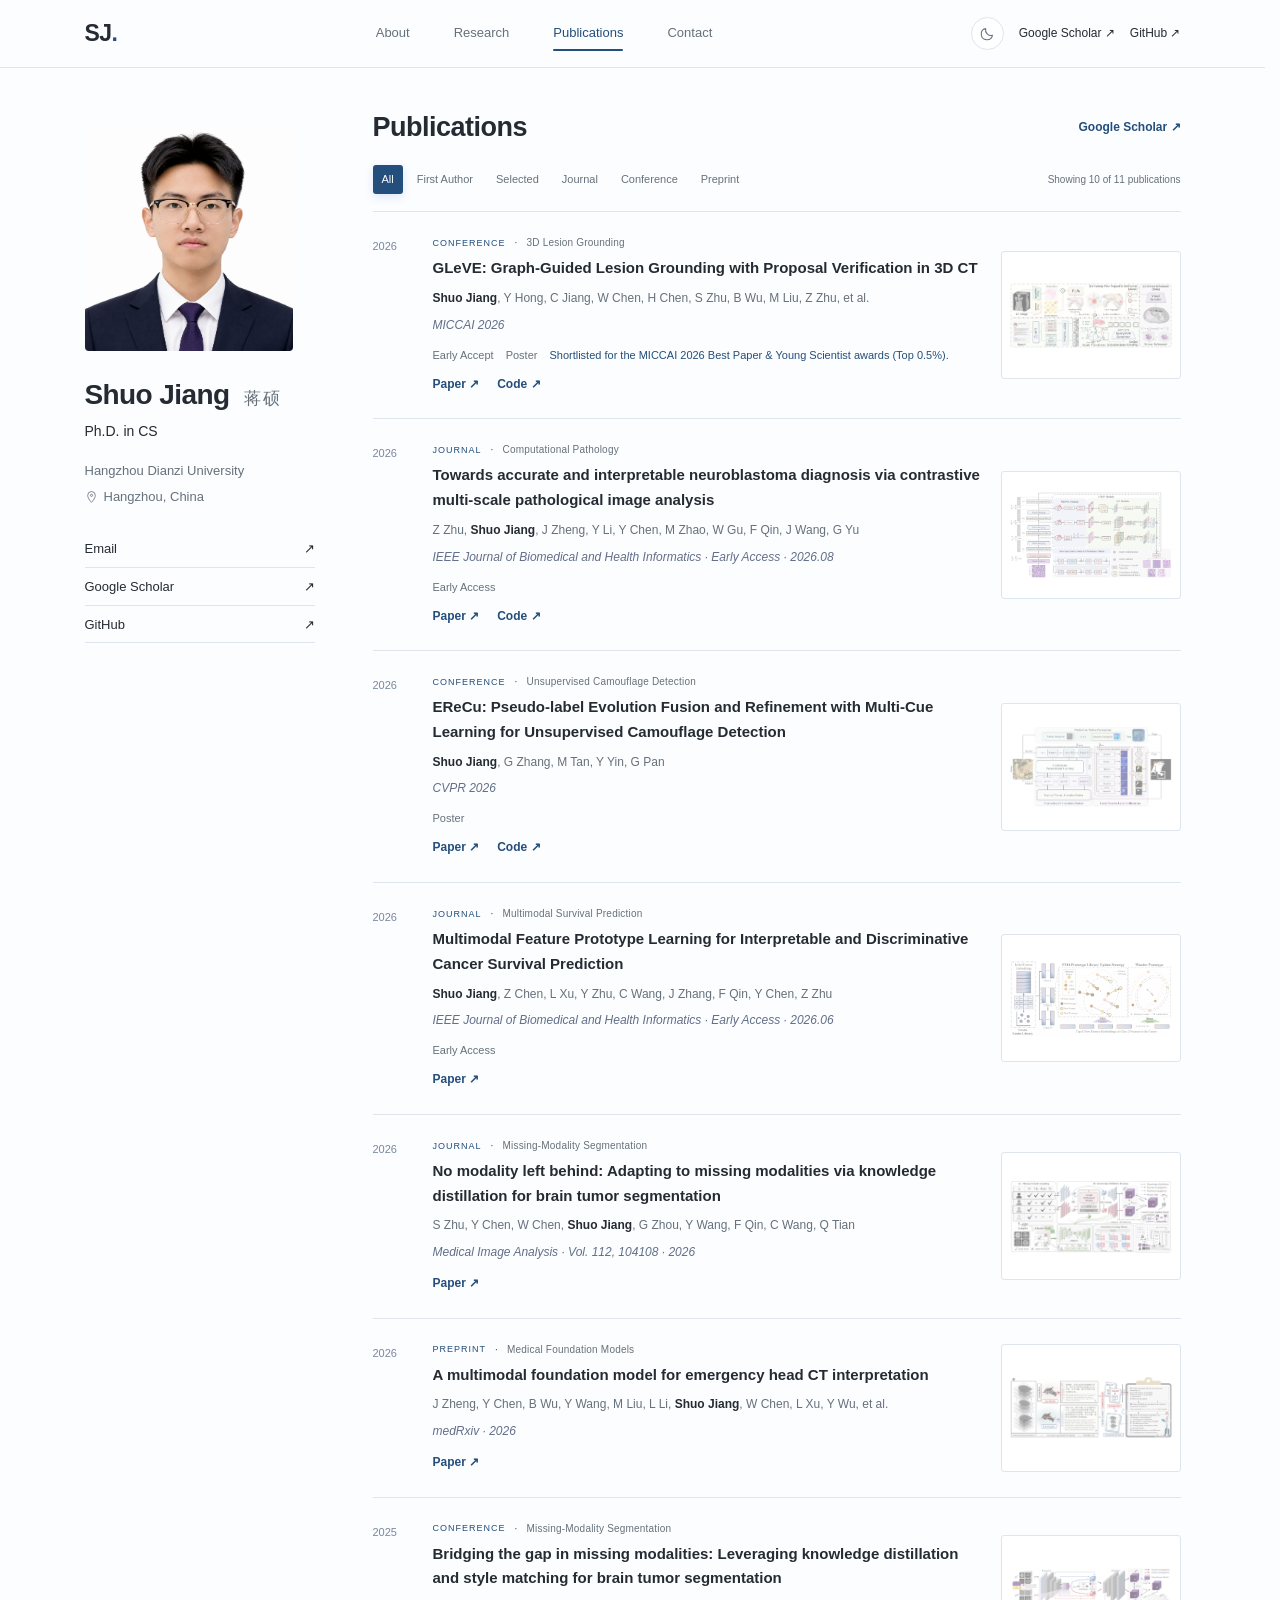
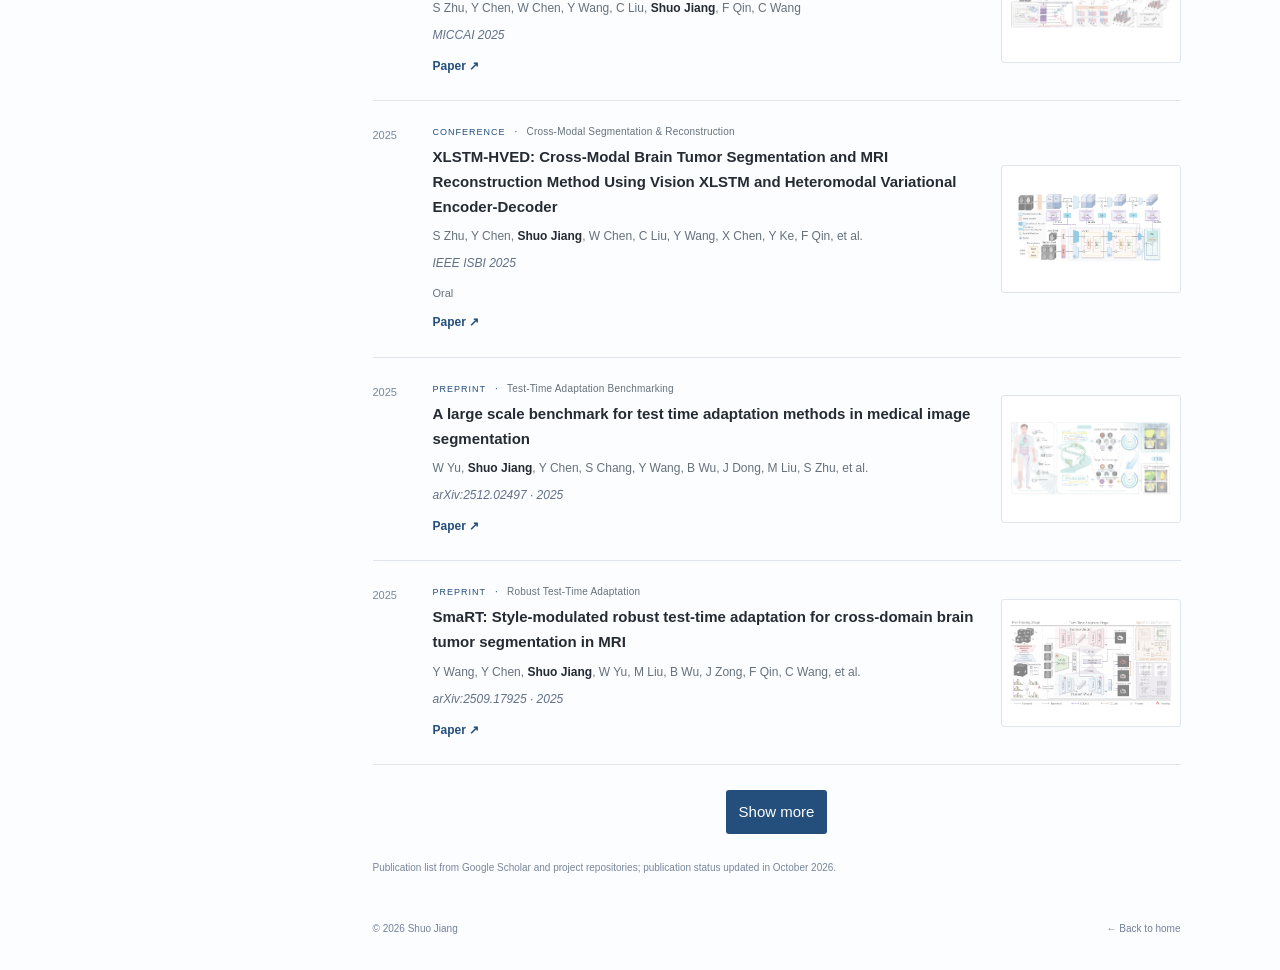
==== commit 7922bf0f: "Refine academic layout and slate palette with responsive research cards" ====
--- a/publications.html
+++ b/publications.html
@@ -1,8 +1,8 @@
 <!doctype html>
-<html lang="en"><head><meta charset="utf-8"><meta name="viewport" content="width=device-width,initial-scale=1"><meta name="description" content="Shuo Jiang — research in medical image analysis, multimodal learning and computer vision at Hangzhou Dianzi University."><meta name="theme-color" content="#315eea"><title>Shuo Jiang | 蒋硕</title><link rel="icon" href="assets/favicon.svg" type="image/svg+xml"><script>try{document.documentElement.dataset.theme=localStorage.getItem("shuo-theme")==="dark"?"dark":"light"}catch(e){}</script><link rel="stylesheet" href="style.css?v=20261010-dark-more"><script src="script.js?v=20261010-dark-more" defer></script></head>
+<html lang="en" data-palette="slate"><head><meta charset="utf-8"><meta name="viewport" content="width=device-width,initial-scale=1"><meta name="description" content="Shuo Jiang — research in medical image analysis, multimodal learning and computer vision at Hangzhou Dianzi University."><meta name="theme-color" content="#315eea"><title>Shuo Jiang | 蒋硕</title><link rel="icon" href="assets/favicon.svg" type="image/svg+xml"><script>try{document.documentElement.dataset.theme=localStorage.getItem("shuo-theme")==="dark"?"dark":"light"}catch(e){}</script><link rel="stylesheet" href="style.css?v=20261010-mobile-cards"><script src="script.js?v=20261010-mobile-cards" defer></script></head>
 <body data-page="publications"><a class="skip-link" href="#main">Skip to content</a><header class="header"><div class="nav-wrap"><a class="brand" href="index.html#about" aria-label="Shuo Jiang home">SJ<span>.</span></a><nav aria-label="Main navigation"><a class="active" href="index.html#about">About</a><a href="index.html#research">Research</a><a href="#publications">Publications</a><a href="index.html#contact">Contact</a></nav><div class="nav-actions"><button class="theme-toggle" type="button" aria-label="Switch to dark mode" title="Switch to dark mode"><svg class="moon-icon" viewBox="0 0 24 24" aria-hidden="true"><path d="M20.2 14A8.5 8.5 0 0 1 10 3.8 8.5 8.5 0 1 0 20.2 14Z"/></svg><svg class="sun-icon" viewBox="0 0 24 24" aria-hidden="true"><circle cx="12" cy="12" r="4"/><path d="M12 2v2m0 16v2M2 12h2m16 0h2M5 5l1.5 1.5m11 11L19 19M5 19l1.5-1.5m11-11L19 5"/></svg></button><a class="nav-scholar" href="https://scholar.google.com/citations?user=-YuCzI0AAAAJ&hl=en" target="_blank" rel="noopener noreferrer">Google Scholar ↗</a><a class="nav-github" href="https://github.com/JSLiam94" target="_blank" rel="noopener noreferrer">GitHub ↗</a></div></div><div class="reading-progress" aria-hidden="true"><span></span></div></header>
-<div class="layout"><aside class="profile"><div class="portrait-frame"><img class="portrait" src="assets/portrait.png" alt="Portrait of Shuo Jiang" width="1122" height="1247"></div><h1>Shuo Jiang <span class="chinese-name" lang="zh-CN">蒋硕</span></h1><p class="profile-role">Direct Ph.D. Student</p><div class="profile-details"><p><a href="https://computer.hdu.edu.cn/main.htm" target="_blank" rel="noopener noreferrer">School of Computer Science and Technology, Hangzhou Dianzi University</a></p><p class="location"><svg viewBox="0 0 24 24" aria-hidden="true"><path d="M12 21s7-7 7-13a7 7 0 0 0-14 0c0 6 7 13 7 13Z"/><circle cx="12" cy="8" r="2"/></svg>Hangzhou, China</p></div><div class="profile-links"><a href="mailto:jiangshuo@hdu.edu.cn"><span>Email</span><span>↗</span></a><a href="https://scholar.google.com/citations?user=-YuCzI0AAAAJ&hl=en" target="_blank" rel="noopener noreferrer"><span>Google Scholar</span><span>↗</span></a><a href="https://github.com/JSLiam94" target="_blank" rel="noopener noreferrer"><span>GitHub</span><span>↗</span></a></div><div class="sidebar-note"><span class="small-label">RESEARCH FOCUS</span><p>Learning from images.<br>Connecting modalities.<br>Advancing medical AI.</p></div></aside>
-<main id="main"><section id="publications"><div class="section-heading"><div><span class="small-label">02 / PUBLICATIONS</span><h2>Research publications</h2></div><a class="text-link" href="https://scholar.google.com/citations?user=-YuCzI0AAAAJ&hl=en" target="_blank" rel="noopener noreferrer">Google Scholar ↗</a></div><div class="publication-toolbar"><div class="filters" role="group" aria-label="Filter publications"><button class="selected" type="button" data-filter="All" aria-pressed="true">All</button><button type="button" data-filter="First Author" aria-pressed="false">First Author</button><button type="button" data-filter="Selected" aria-pressed="false">Selected</button><button type="button" data-filter="Journal" aria-pressed="false">Journal</button><button type="button" data-filter="Conference" aria-pressed="false">Conference</button><button type="button" data-filter="Preprint" aria-pressed="false">Preprint</button></div><span id="publication-count" aria-live="polite">Showing 10 of 11 publications</span></div><p class="first-author-note" hidden>First-author and co-first-author publications.</p><div class="publication-list"><article class="publication" data-type="Conference" data-selected="true"><div class="pub-year">2026</div><div class="pub-body"><div class="pub-meta"><span class="pub-kind">Conference</span><span class="pub-domain">3D Lesion Grounding</span></div><h3><a href="https://papers.miccai.org/miccai-2026/paper/2407_paper.pdf" target="_blank" rel="noopener noreferrer">GLeVE: Graph-Guided Lesion Grounding with Proposal Verification in 3D CT</a></h3><p class="authors"><strong>Shuo Jiang</strong>, Y Hong, C Jiang, W Chen, H Chen, S Zhu, B Wu, M Liu, Z Zhu, et al.</p><p class="venue">MICCAI 2026</p><div class="pub-statuses"><span class="pub-status">Early Accept</span><span class="pub-status">Poster</span><span class="pub-status award-status">Shortlisted for the MICCAI 2026 Best Paper &amp; Young Scientist awards (Top 0.5%).</span></div><div class="paper-links"><a href="https://papers.miccai.org/miccai-2026/paper/2407_paper.pdf" target="_blank" rel="noopener noreferrer">Paper <span aria-hidden="true">↗</span></a><a href="https://github.com/JSLiam94/GLeVE" target="_blank" rel="noopener noreferrer">Code <span aria-hidden="true">↗</span></a></div></div><a class="pub-figure" href="assets/gleve.png" target="_blank" aria-label="View research figure for GLeVE: Graph-Guided Lesion Grounding with Proposal Verification in 3D CT"><img src="assets/gleve.png" alt="Research overview for GLeVE: Graph-Guided Lesion Grounding with Proposal Verification in 3D CT" loading="lazy"></a></article>
+<div class="layout"><aside class="profile"><div class="portrait-frame"><img class="portrait" src="assets/portrait.png" alt="Portrait of Shuo Jiang" width="1122" height="1247"></div><h1>Shuo Jiang <span class="chinese-name" lang="zh-CN">蒋硕</span></h1><p class="profile-role">Ph.D. in CS</p><div class="profile-details"><p><a href="https://computer.hdu.edu.cn/main.htm" target="_blank" rel="noopener noreferrer">Hangzhou Dianzi University</a></p><p class="location"><svg viewBox="0 0 24 24" aria-hidden="true"><path d="M12 21s7-7 7-13a7 7 0 0 0-14 0c0 6 7 13 7 13Z"/><circle cx="12" cy="8" r="2"/></svg>Hangzhou, China</p></div><div class="profile-links"><a href="mailto:jiangshuo@hdu.edu.cn"><span>Email</span><span>↗</span></a><a href="https://scholar.google.com/citations?user=-YuCzI0AAAAJ&hl=en" target="_blank" rel="noopener noreferrer"><span>Google Scholar</span><span>↗</span></a><a href="https://github.com/JSLiam94" target="_blank" rel="noopener noreferrer"><span>GitHub</span><span>↗</span></a></div></aside>
+<main id="main"><section id="publications"><div class="section-heading"><div><h2>Publications</h2></div><a class="text-link" href="https://scholar.google.com/citations?user=-YuCzI0AAAAJ&hl=en" target="_blank" rel="noopener noreferrer">Google Scholar ↗</a></div><div class="publication-toolbar"><div class="filters" role="group" aria-label="Filter publications"><button class="selected" type="button" data-filter="All" aria-pressed="true">All</button><button type="button" data-filter="First Author" aria-pressed="false">First Author</button><button type="button" data-filter="Selected" aria-pressed="false">Selected</button><button type="button" data-filter="Journal" aria-pressed="false">Journal</button><button type="button" data-filter="Conference" aria-pressed="false">Conference</button><button type="button" data-filter="Preprint" aria-pressed="false">Preprint</button></div><span id="publication-count" aria-live="polite">Showing 10 of 11 publications</span></div><p class="first-author-note" hidden>First-author and co-first-author publications.</p><div class="publication-list"><article class="publication" data-type="Conference" data-selected="true"><div class="pub-year">2026</div><div class="pub-body"><div class="pub-meta"><span class="pub-kind">Conference</span><span class="pub-domain">3D Lesion Grounding</span></div><h3><a href="https://papers.miccai.org/miccai-2026/paper/2407_paper.pdf" target="_blank" rel="noopener noreferrer">GLeVE: Graph-Guided Lesion Grounding with Proposal Verification in 3D CT</a></h3><p class="authors"><strong>Shuo Jiang</strong>, Y Hong, C Jiang, W Chen, H Chen, S Zhu, B Wu, M Liu, Z Zhu, et al.</p><p class="venue">MICCAI 2026</p><div class="pub-statuses"><span class="pub-status">Early Accept</span><span class="pub-status">Poster</span><span class="pub-status award-status">Shortlisted for the MICCAI 2026 Best Paper &amp; Young Scientist awards (Top 0.5%).</span></div><div class="paper-links"><a href="https://papers.miccai.org/miccai-2026/paper/2407_paper.pdf" target="_blank" rel="noopener noreferrer">Paper <span aria-hidden="true">↗</span></a><a href="https://github.com/JSLiam94/GLeVE" target="_blank" rel="noopener noreferrer">Code <span aria-hidden="true">↗</span></a></div></div><a class="pub-figure" href="assets/gleve.png" target="_blank" aria-label="View research figure for GLeVE: Graph-Guided Lesion Grounding with Proposal Verification in 3D CT"><img src="assets/gleve.png" alt="Research overview for GLeVE: Graph-Guided Lesion Grounding with Proposal Verification in 3D CT" loading="lazy"></a></article>
 <article class="publication" data-type="Journal" data-selected="true"><div class="pub-year">2026</div><div class="pub-body"><div class="pub-meta"><span class="pub-kind">Journal</span><span class="pub-domain">Computational Pathology</span></div><h3><a href="https://arxiv.org/abs/2504.13754" target="_blank" rel="noopener noreferrer">Towards accurate and interpretable neuroblastoma diagnosis via contrastive multi-scale pathological image analysis</a></h3><p class="authors">Z Zhu, <strong>Shuo Jiang</strong>, J Zheng, Y Li, Y Chen, M Zhao, W Gu, F Qin, J Wang, G Yu</p><p class="venue">IEEE Journal of Biomedical and Health Informatics · Early Access · 2026.08</p><div class="pub-statuses"><span class="pub-status">Early Access</span></div><div class="paper-links"><a href="https://arxiv.org/abs/2504.13754" target="_blank" rel="noopener noreferrer">Paper <span aria-hidden="true">↗</span></a><a href="https://github.com/JSLiam94/CoPath" target="_blank" rel="noopener noreferrer">Code <span aria-hidden="true">↗</span></a></div></div><a class="pub-figure" href="assets/copath.png" target="_blank" aria-label="View research figure for Towards accurate and interpretable neuroblastoma diagnosis via contrastive multi-scale pathological image analysis"><img src="assets/copath.png" alt="Research overview for Towards accurate and interpretable neuroblastoma diagnosis via contrastive multi-scale pathological image analysis" loading="lazy"></a></article>
 <article class="publication" data-type="Conference" data-selected="true"><div class="pub-year">2026</div><div class="pub-body"><div class="pub-meta"><span class="pub-kind">Conference</span><span class="pub-domain">Unsupervised Camouflage Detection</span></div><h3><a href="https://openaccess.thecvf.com/content/CVPR2026/html/Jiang_EReCu_Pseudo-label_Evolution_Fusion_and_Refinement_with_Multi-Cue_Learning_for_CVPR_2026_paper.html" target="_blank" rel="noopener noreferrer">EReCu: Pseudo-label Evolution Fusion and Refinement with Multi-Cue Learning for Unsupervised Camouflage Detection</a></h3><p class="authors"><strong>Shuo Jiang</strong>, G Zhang, M Tan, Y Yin, G Pan</p><p class="venue">CVPR 2026</p><div class="pub-statuses"><span class="pub-status">Poster</span></div><div class="paper-links"><a href="https://openaccess.thecvf.com/content/CVPR2026/html/Jiang_EReCu_Pseudo-label_Evolution_Fusion_and_Refinement_with_Multi-Cue_Learning_for_CVPR_2026_paper.html" target="_blank" rel="noopener noreferrer">Paper <span aria-hidden="true">↗</span></a><a href="https://github.com/JSLiam94/EReCu" target="_blank" rel="noopener noreferrer">Code <span aria-hidden="true">↗</span></a></div></div><a class="pub-figure" href="assets/erecu.png" target="_blank" aria-label="View research figure for EReCu: Pseudo-label Evolution Fusion and Refinement with Multi-Cue Learning for Unsupervised Camouflage Detection"><img src="assets/erecu.png" alt="Research overview for EReCu: Pseudo-label Evolution Fusion and Refinement with Multi-Cue Learning for Unsupervised Camouflage Detection" loading="lazy"></a></article>
 <article class="publication" data-type="Journal" data-selected="true"><div class="pub-year">2026</div><div class="pub-body"><div class="pub-meta"><span class="pub-kind">Journal</span><span class="pub-domain">Multimodal Survival Prediction</span></div><h3><a href="https://ieeexplore.ieee.org/abstract/document/11595740/" target="_blank" rel="noopener noreferrer">Multimodal Feature Prototype Learning for Interpretable and Discriminative Cancer Survival Prediction</a></h3><p class="authors"><strong>Shuo Jiang</strong>, Z Chen, L Xu, Y Zhu, C Wang, J Zhang, F Qin, Y Chen, Z Zhu</p><p class="venue">IEEE Journal of Biomedical and Health Informatics · Early Access · 2026.06</p><div class="pub-statuses"><span class="pub-status">Early Access</span></div><div class="paper-links"><a href="https://ieeexplore.ieee.org/abstract/document/11595740/" target="_blank" rel="noopener noreferrer">Paper <span aria-hidden="true">↗</span></a></div></div><a class="pub-figure" href="assets/featproto.png" target="_blank" aria-label="View research figure for Multimodal Feature Prototype Learning for Interpretable and Discriminative Cancer Survival Prediction"><img src="assets/featproto.png" alt="Research overview for Multimodal Feature Prototype Learning for Interpretable and Discriminative Cancer Survival Prediction" loading="lazy"></a></article>
--- a/style.css
+++ b/style.css
@@ -157,3 +157,102 @@
 [data-theme="dark"] .primary-link{background:#a9c0ff;color:#101725}
 [data-theme="dark"] .primary-link:hover,[data-theme="dark"] .primary-link:focus-visible{background:#c5d4ff;color:#101725}
 [data-theme="dark"] .home-more .primary-link{box-shadow:0 4px 20px #0003}
+.research-directions{display:grid;grid-template-columns:repeat(3,minmax(0,1fr));gap:12px;margin:25px 0}
+.direction-card{padding:17px 16px;border:1px solid var(--line);border-radius:9px;background:var(--surface);transition:transform .25s,border-color .25s,box-shadow .25s}
+.direction-number{display:block;font-size:10px;color:var(--accent);letter-spacing:1px;margin-bottom:10px}
+.direction-card h3{font-size:13px;line-height:1.5;font-weight:600;margin:0 0 6px;color:var(--ink)}
+.about .direction-card p{font-size:11px;line-height:1.6;margin:0;color:var(--muted)}
+@media(hover:hover){.direction-card:hover{transform:translateY(-3px);border-color:var(--accent);box-shadow:0 8px 24px #315eea0c}}
+@media(max-width:1050px){.research-directions{grid-template-columns:repeat(2,minmax(0,1fr))}}
+@media(max-width:380px){.direction-card{padding:13px 11px}.direction-card h3{font-size:12px}}
+@media(prefers-reduced-motion:reduce){.direction-card:hover{transform:none}}
+.news{margin:36px 0 51px}.news .section-heading{margin-bottom:24px}.news-list.updates{margin:0;padding:20px 24px}
+.news-list .update p{font-size:13px;line-height:1.8}.news-list .update time{font-size:11px}
+.project-authors{margin:0 0 12px;line-height:1.8}.project-authors strong{font-weight:700;color:var(--accent)}
+@media(max-width:720px){.news{margin:27px 0 38px}.news-list.updates{padding:17px}.news-list .update p{font-size:12px}}
+
+/* Academic layout: quieter surfaces, readable text, and factual headings. */
+:root{--paper:#fff;--ink:#242b32;--muted:#66717b;--accent:#286b80;--accent-soft:#eff5f6;--line:#e1e6e8;--soft:#eff5f6}
+body,[data-theme="dark"] body{background:var(--paper)}
+.header{height:68px;background:var(--paper);backdrop-filter:none}.header.is-scrolled{box-shadow:none}.reading-progress{display:none}
+.brand{font-size:23px;letter-spacing:-.6px}nav a:hover,nav a.active{background:transparent}.theme-toggle:hover{transform:none}
+.layout{padding-top:42px;gap:58px}.portrait-frame{padding:0;margin-left:0;border:0;border-radius:4px;box-shadow:none;background:transparent}.portrait{border-radius:4px}
+.profile h1{font-size:28px;letter-spacing:-.6px}.profile-role{color:var(--ink);font-size:14px}.profile-details{font-size:13px}.profile-links a{font-size:13px}
+.about h2,.section-heading h2,.contact h2{font-size:27px;font-weight:600;line-height:1.3;letter-spacing:-.5px;margin:0 0 20px}
+.section-heading{align-items:center;margin-bottom:20px}.section-heading h2{margin:0}
+.about p,.about p.intro{font-size:15px;line-height:1.85;color:var(--ink)}.about p a{text-decoration:none}.about p a:hover{text-decoration:underline}
+.interests-heading{font-size:15px;font-weight:600;margin:24px 0 12px}.research-directions{gap:10px;margin:0 0 22px}
+.direction-card{padding:12px 13px;border-radius:3px;background:var(--paper);box-shadow:none}.direction-card h3{font-size:12px;line-height:1.55}.about .direction-card p{font-size:11px;color:var(--muted)}
+.social-strip{margin:22px 0 0;gap:10px 16px}.social-strip svg{width:17px;height:17px}.social-strip .citation-link{background:none;padding:0;border-radius:0}.citation-link span{background:none;color:var(--accent);padding:0;margin-left:5px;font-weight:700}
+.news{margin:40px 0}.news-list.updates{border:0;border-radius:0;padding:0;background:transparent}.news-list .update{grid-template-columns:65px minmax(0,1fr);gap:14px;padding:0;margin:12px 0}.update:before{display:none}.news-list .update p{font-size:14px;line-height:1.75;color:var(--ink)}.news-list .update time{font-size:12px;color:var(--muted)}.update:first-of-type time{font-weight:400}.update a{border:0;color:var(--accent)}.update a:hover{text-decoration:underline}
+.project{grid-template-columns:190px minmax(0,1fr);gap:22px;padding:22px 0;margin:0;border:0;border-bottom:1px solid var(--line);border-radius:0;background:transparent;box-shadow:none}.project:before{display:none}.project-figure{border:1px solid var(--line);border-radius:3px;background:#fff;padding:7px}.project-figure:after{display:none}.project h3{font-size:20px;letter-spacing:0;margin:8px 0}.project-title{font-size:14px;line-height:1.7}.project-authors{font-size:12px}.project-meta{font-size:9px;letter-spacing:.3px}.badge{background:none;color:var(--accent);padding:0;font-size:12px;letter-spacing:0}.paper-links{font-size:12px}.pub-status{background:transparent;border:0;padding:0;font-size:11px;border-radius:0}.pub-statuses{gap:5px 12px}.award-status,[data-theme="dark"] .award-status{background:none;border:0;color:var(--accent)}
+.publication-preview{padding-top:0}.publication{border-radius:0}.publication h3{font-size:15px;line-height:1.65}.publication .authors,.publication .venue{font-size:12px}.publication-preview .authors,.publication-preview .venue{font-size:12px}.pub-kind{background:none;padding:0;font-size:9px}.pub-domain{font-size:10px}.pub-figure{border-radius:3px}.publication:after{display:none}.authors strong{font-weight:700;text-decoration:none}.publication:hover,[data-theme="dark"] .publication:hover{background:transparent}
+.contact{margin-top:36px;padding:26px 0 0;border:0;border-top:1px solid var(--line);border-radius:0;background:none;box-shadow:none;color:var(--ink)}.contact:after{display:none}.contact-links{margin:0}.contact-links>a{color:var(--accent)}.contact-links .primary-link{background:none;color:var(--accent);padding:0}.contact-links .primary-link:hover{background:none;color:var(--ink)}
+.primary-link{background:var(--accent);border-radius:3px}.home-more .primary-link{box-shadow:none}.reveal-enter,.filter-enter{animation:none}
+:root[data-theme="dark"]{--paper:#151b21;--surface:#1c242c;--ink:#e3e8ec;--muted:#a1acb6;--accent:#8fc7d7;--accent-soft:#22343c;--line:#303c46;--soft:#22343c}
+[data-theme="dark"] .header{background:var(--paper)}[data-theme="dark"] .portrait-frame{background:none;box-shadow:none}[data-theme="dark"] .about p{color:var(--ink)}
+[data-theme="dark"] .updates{background:none}[data-theme="dark"] .badge{background:none;color:var(--accent)}[data-theme="dark"] .primary-link{background:#9bcedb;color:#152029}
+@media(hover:hover) and (pointer:fine){.project:hover,.portrait-frame:hover,.direction-card:hover,.primary-link:hover{transform:none;box-shadow:none}.project:hover{border-color:var(--line)}.project:hover h3{color:var(--ink)}.direction-card:hover{border-color:var(--accent)}.project-figure:hover img,.publication:hover .pub-figure img{transform:none}}
+@media(max-width:1050px){.layout{gap:35px}.project{grid-template-columns:155px minmax(0,1fr)}.project-figure{height:145px;min-height:0}.project-figure img{width:100%;height:100%;object-fit:contain}}
+@media(max-width:720px){.header{height:62px}.layout{padding-top:28px}.about h2,.section-heading h2,.contact h2{font-size:25px}.profile h1{font-size:26px}.about p,.about p.intro{font-size:14px}.project{grid-template-columns:1fr;gap:14px}.project-figure{height:180px;max-width:100%}.news-list .update p{font-size:13px}.news-list .update{grid-template-columns:58px minmax(0,1fr);gap:10px}.contact{padding:24px 0 0}.nav-wrap{gap:8px}.nav-actions{gap:0}}
+
+/* Six restrained palettes for local review. */
+:root[data-palette="slate"]{--accent:#3c5875;--accent-soft:#eff3f7;--soft:#eff3f7;--paper:#fcfdff;--line:#dfe5ec}
+:root[data-palette="forest"]{--accent:#35634f;--accent-soft:#eef5f0;--soft:#eef5f0;--paper:#fcfdfa;--line:#dfe7df}
+:root[data-palette="burgundy"]{--accent:#863e50;--accent-soft:#f8eff1;--soft:#f8eff1;--paper:#fffdfd;--line:#eadddf}
+:root[data-palette="ochre"]{--accent:#865a30;--accent-soft:#f7f1e8;--soft:#f7f1e8;--paper:#fffdf8;--line:#e9e0d3}
+:root[data-palette="indigo"]{--accent:#65518b;--accent-soft:#f3eff8;--soft:#f3eff8;--paper:#fdfcff;--line:#e5dfec}
+:root[data-palette="graphite"]{--accent:#515b64;--accent-soft:#f0f2f3;--soft:#f0f2f3;--paper:#fff;--line:#e0e3e5}
+:root[data-theme="dark"][data-palette="slate"]{--accent:#aac2df;--paper:#181e27;--accent-soft:#263548;--line:#34404f}
+:root[data-theme="dark"][data-palette="forest"]{--accent:#a4ccb4;--paper:#171f1b;--accent-soft:#293c31;--line:#35463c}
+:root[data-theme="dark"][data-palette="burgundy"]{--accent:#e1a8b6;--paper:#231b20;--accent-soft:#412b34;--line:#49363e}
+:root[data-theme="dark"][data-palette="ochre"]{--accent:#dabc92;--paper:#231f19;--accent-soft:#40372b;--line:#494034}
+:root[data-theme="dark"][data-palette="indigo"]{--accent:#c1afdf;--paper:#201c28;--accent-soft:#372e47;--line:#43394f}
+:root[data-theme="dark"][data-palette="graphite"]{--accent:#bdc6ce;--paper:#1b1e21;--accent-soft:#31363b;--line:#3d4348}
+[data-palette] .filters button.selected,[data-palette] .primary-link{background:var(--accent);color:var(--paper)}
+[data-palette] .primary-link:hover{background:var(--ink);color:var(--paper)}
+[data-palette] .contact-links .primary-link{background:none;color:var(--accent)}
+[data-palette] .update p span,[data-palette] .project-authors strong,[data-palette] .paper-links,[data-palette] .pub-kind{color:var(--accent)}
+.palette-preview{position:fixed;right:20px;bottom:20px;z-index:15;width:276px;border:1px solid var(--line);border-radius:6px;padding:12px 14px;background:var(--paper);color:var(--ink);box-shadow:0 5px 22px #0001;font-size:12px}
+.palette-preview summary{cursor:pointer;font-weight:600}.palette-choices{display:grid;grid-template-columns:1fr 1fr;gap:7px;margin-top:12px}.palette-choices button{display:flex;align-items:center;gap:8px;padding:7px 9px;background:transparent;border:1px solid var(--line);border-radius:3px;color:var(--ink);cursor:pointer;font-size:12px}.palette-choices button:before{content:'';width:13px;height:13px;border-radius:50%;background:var(--swatch);flex:none}.palette-choices button[aria-pressed="true"]{border-color:var(--accent);background:var(--accent-soft);font-weight:600}.palette-preview p{font-size:10px;color:var(--muted);margin:10px 0 0}
+@media(max-width:720px){.palette-preview{right:12px;bottom:12px;width:250px}}
+@media print{.palette-preview{display:none}}
+
+/* Selected slate blue, with stronger link contrast and compact interests. */
+:root[data-palette="slate"]{--accent:#244e7b;--accent-soft:#edf2f8;--soft:#edf2f8}
+:root[data-theme="dark"][data-palette="slate"]{--accent:#a9ccff}
+.about p a,.update a{font-weight:500}
+.research-directions{gap:8px;margin-bottom:18px}
+.direction-card{padding:9px 11px}
+.direction-card h3{font-size:11px;line-height:1.4;margin-bottom:4px}
+.about .direction-card p{font-size:10px;line-height:1.4}
+@media(max-width:380px){.direction-card{padding:8px 9px}.direction-card h3{font-size:11px}}
+
+/* Restore the Recent Work cards within the selected academic palette. */
+.project{grid-template-columns:220px minmax(0,1fr);gap:25px;padding:22px;margin-bottom:19px;border:1px solid var(--line);border-radius:10px;background:var(--surface);box-shadow:0 3px 14px #17243a03;transition:transform .35s var(--easing),box-shadow .35s,border-color .35s}
+.project:before{display:block;background:linear-gradient(130deg,#244e7b08,transparent 50%,#244e7b05)}
+.project-figure{border-radius:5px;background:#f6f8fc;min-height:145px}
+.project-figure:after{display:block;color:var(--accent)}
+.project:focus-within{border-color:var(--accent);box-shadow:0 10px 28px #244e7b10}
+[data-theme="dark"] .project:before{background:linear-gradient(130deg,#a9ccff0c,transparent 60%,#a9ccff08)}
+@media(hover:hover) and (pointer:fine){.project:hover{transform:translateY(-4px);box-shadow:0 14px 35px #244e7b14;border-color:var(--accent)}.project:hover:before{opacity:1}.project:hover h3{color:var(--accent)}.project:hover .project-figure:after{opacity:1;transform:translateY(0)}.project-figure:hover img{transform:scale(1.035)}}
+@media(max-width:1050px){.project{grid-template-columns:1fr;gap:16px}.project-figure{height:170px;min-height:0}.project-figure img{height:100%;width:auto;max-width:100%}}
+@media(max-width:720px){.project{padding:18px}.project-figure{height:160px}}
+@media(prefers-reduced-motion:reduce){.project:hover{transform:none!important}}
+
+/* Keep Recent Work figures on the left on portrait phones. */
+@media(max-width:720px){
+ .project{grid-template-columns:minmax(0,30%) minmax(0,1fr);gap:12px;padding:14px}
+ .project-body{min-width:0;padding:0}
+ .project-figure{height:auto;min-height:90px;padding:4px;align-self:center}
+ .project-figure img{width:100%;height:auto;max-height:150px;object-fit:contain}
+ .project h3{font-size:18px;margin:7px 0}
+ .project-title{font-size:12px;line-height:1.65;overflow-wrap:anywhere}
+ .project-authors{font-size:10px;line-height:1.7}
+ .project-meta{gap:5px;font-size:8px}
+ .project-meta .badge{font-size:10px}
+ .project-honors{gap:4px 8px;margin:7px 0}
+ .project-honors .pub-status,.project-honors .award-status{font-size:9px;line-height:1.6}
+ .project .paper-links{font-size:11px;gap:12px}
+ .project-figure:after{width:20px;height:20px;line-height:20px;font-size:12px;right:3px;bottom:3px}
+}
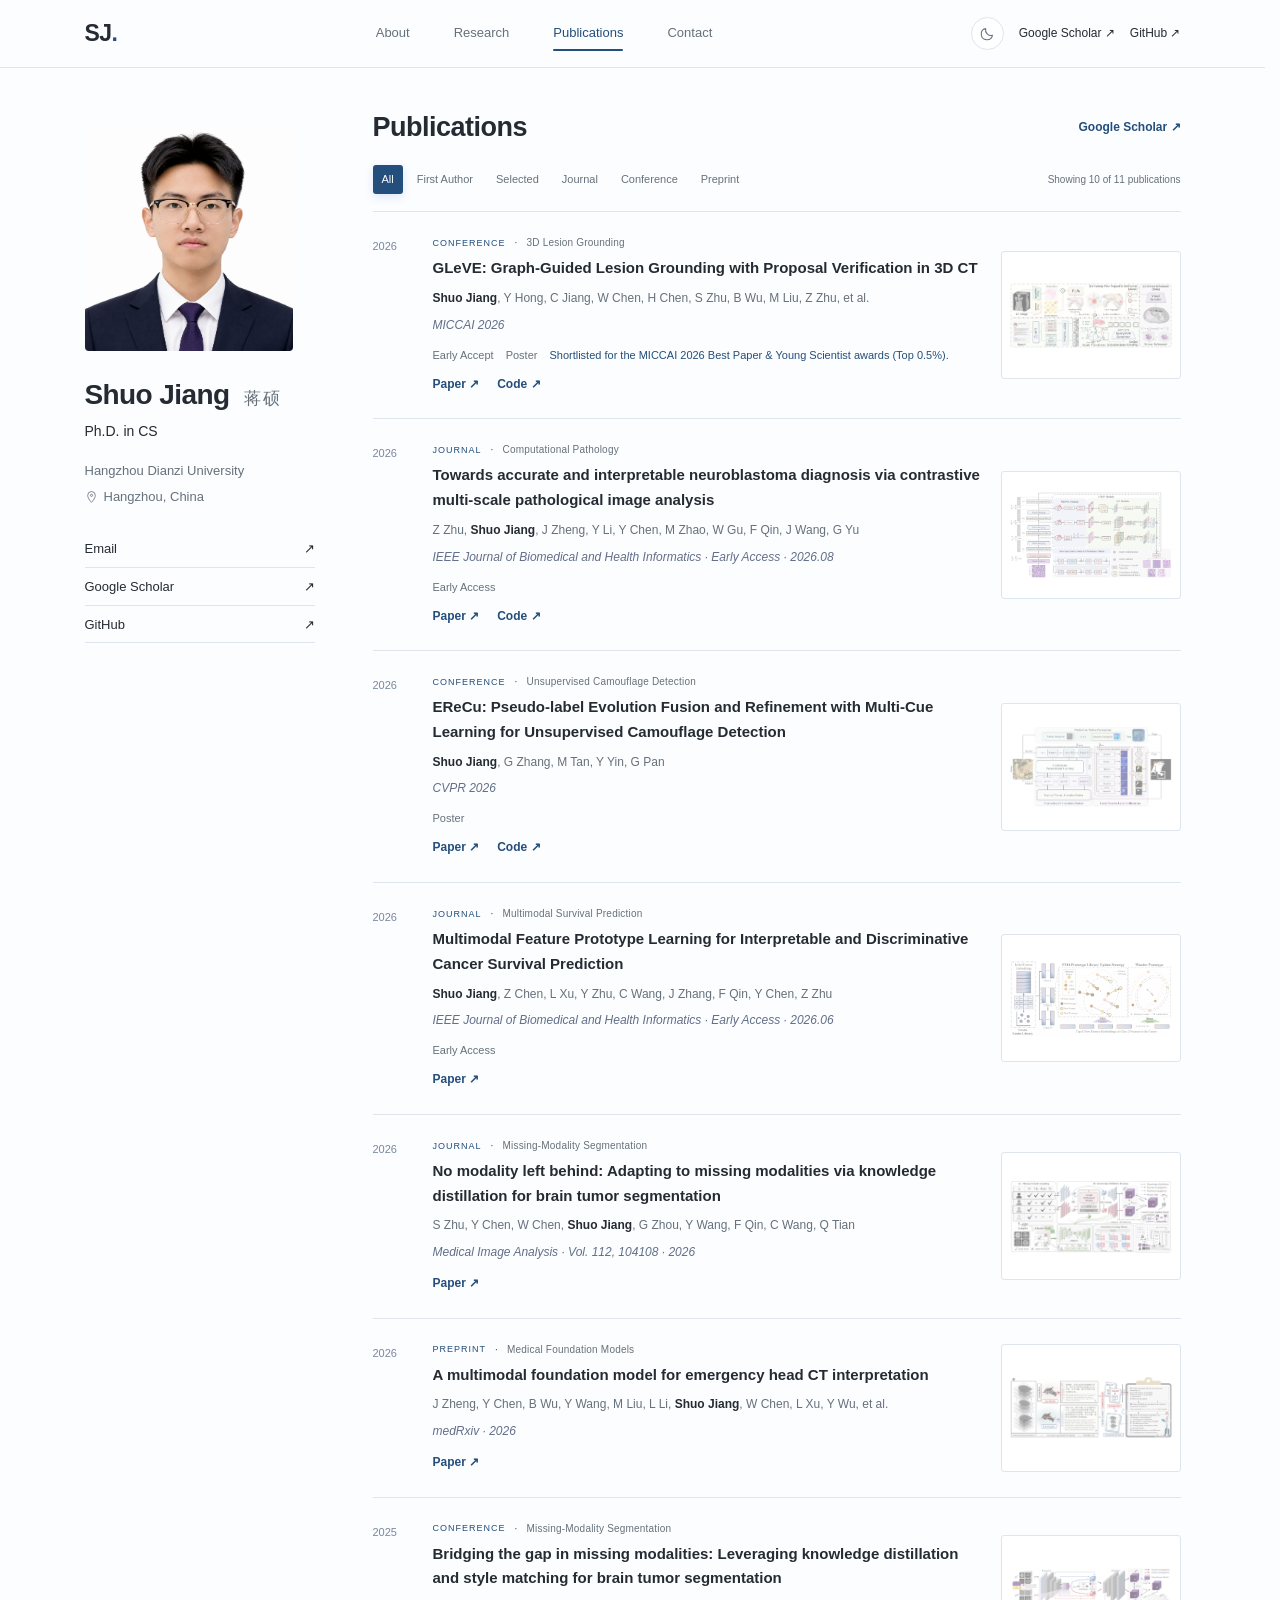
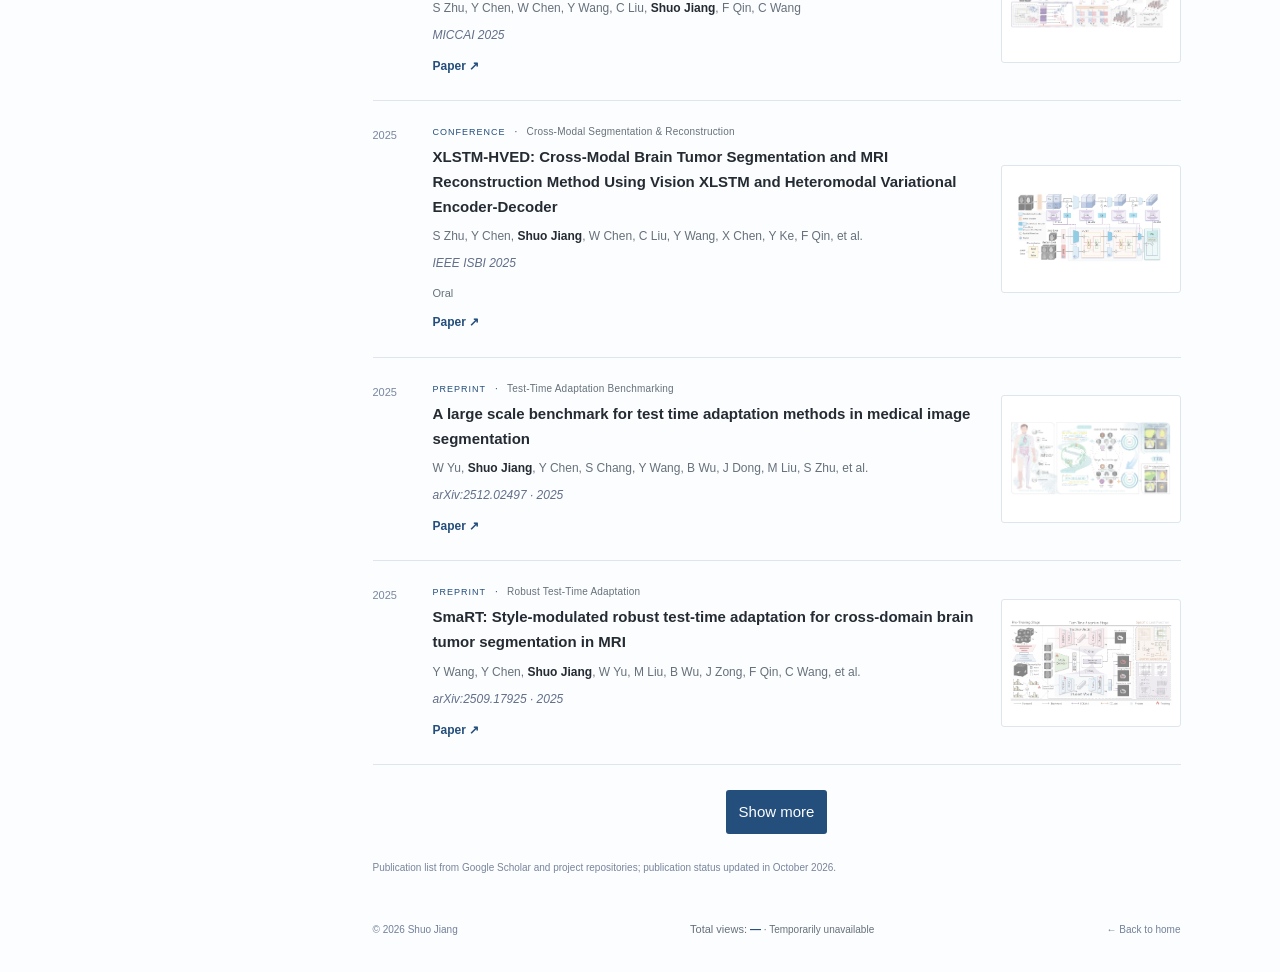
==== commit 0aa8c825: "Add site-wide page view counter to footer" ====
--- a/publications.html
+++ b/publications.html
@@ -1,5 +1,5 @@
 <!doctype html>
-<html lang="en" data-palette="slate"><head><meta charset="utf-8"><meta name="viewport" content="width=device-width,initial-scale=1"><meta name="description" content="Shuo Jiang — research in medical image analysis, multimodal learning and computer vision at Hangzhou Dianzi University."><meta name="theme-color" content="#315eea"><title>Shuo Jiang | 蒋硕</title><link rel="icon" href="assets/favicon.svg" type="image/svg+xml"><script>try{document.documentElement.dataset.theme=localStorage.getItem("shuo-theme")==="dark"?"dark":"light"}catch(e){}</script><link rel="stylesheet" href="style.css?v=20261010-mobile-cards"><script src="script.js?v=20261010-mobile-cards" defer></script></head>
+<html lang="en" data-palette="slate"><head><meta charset="utf-8"><meta name="viewport" content="width=device-width,initial-scale=1"><meta name="description" content="Shuo Jiang — research in medical image analysis, multimodal learning and computer vision at Hangzhou Dianzi University."><meta name="theme-color" content="#315eea"><title>Shuo Jiang | 蒋硕</title><link rel="icon" href="assets/favicon.svg" type="image/svg+xml"><script>try{document.documentElement.dataset.theme=localStorage.getItem("shuo-theme")==="dark"?"dark":"light"}catch(e){}</script><link rel="stylesheet" href="style.css?v=20261012-views"><script src="script.js?v=20261012-views" defer></script></head>
 <body data-page="publications"><a class="skip-link" href="#main">Skip to content</a><header class="header"><div class="nav-wrap"><a class="brand" href="index.html#about" aria-label="Shuo Jiang home">SJ<span>.</span></a><nav aria-label="Main navigation"><a class="active" href="index.html#about">About</a><a href="index.html#research">Research</a><a href="#publications">Publications</a><a href="index.html#contact">Contact</a></nav><div class="nav-actions"><button class="theme-toggle" type="button" aria-label="Switch to dark mode" title="Switch to dark mode"><svg class="moon-icon" viewBox="0 0 24 24" aria-hidden="true"><path d="M20.2 14A8.5 8.5 0 0 1 10 3.8 8.5 8.5 0 1 0 20.2 14Z"/></svg><svg class="sun-icon" viewBox="0 0 24 24" aria-hidden="true"><circle cx="12" cy="12" r="4"/><path d="M12 2v2m0 16v2M2 12h2m16 0h2M5 5l1.5 1.5m11 11L19 19M5 19l1.5-1.5m11-11L19 5"/></svg></button><a class="nav-scholar" href="https://scholar.google.com/citations?user=-YuCzI0AAAAJ&hl=en" target="_blank" rel="noopener noreferrer">Google Scholar ↗</a><a class="nav-github" href="https://github.com/JSLiam94" target="_blank" rel="noopener noreferrer">GitHub ↗</a></div></div><div class="reading-progress" aria-hidden="true"><span></span></div></header>
 <div class="layout"><aside class="profile"><div class="portrait-frame"><img class="portrait" src="assets/portrait.png" alt="Portrait of Shuo Jiang" width="1122" height="1247"></div><h1>Shuo Jiang <span class="chinese-name" lang="zh-CN">蒋硕</span></h1><p class="profile-role">Ph.D. in CS</p><div class="profile-details"><p><a href="https://computer.hdu.edu.cn/main.htm" target="_blank" rel="noopener noreferrer">Hangzhou Dianzi University</a></p><p class="location"><svg viewBox="0 0 24 24" aria-hidden="true"><path d="M12 21s7-7 7-13a7 7 0 0 0-14 0c0 6 7 13 7 13Z"/><circle cx="12" cy="8" r="2"/></svg>Hangzhou, China</p></div><div class="profile-links"><a href="mailto:jiangshuo@hdu.edu.cn"><span>Email</span><span>↗</span></a><a href="https://scholar.google.com/citations?user=-YuCzI0AAAAJ&hl=en" target="_blank" rel="noopener noreferrer"><span>Google Scholar</span><span>↗</span></a><a href="https://github.com/JSLiam94" target="_blank" rel="noopener noreferrer"><span>GitHub</span><span>↗</span></a></div></aside>
 <main id="main"><section id="publications"><div class="section-heading"><div><h2>Publications</h2></div><a class="text-link" href="https://scholar.google.com/citations?user=-YuCzI0AAAAJ&hl=en" target="_blank" rel="noopener noreferrer">Google Scholar ↗</a></div><div class="publication-toolbar"><div class="filters" role="group" aria-label="Filter publications"><button class="selected" type="button" data-filter="All" aria-pressed="true">All</button><button type="button" data-filter="First Author" aria-pressed="false">First Author</button><button type="button" data-filter="Selected" aria-pressed="false">Selected</button><button type="button" data-filter="Journal" aria-pressed="false">Journal</button><button type="button" data-filter="Conference" aria-pressed="false">Conference</button><button type="button" data-filter="Preprint" aria-pressed="false">Preprint</button></div><span id="publication-count" aria-live="polite">Showing 10 of 11 publications</span></div><p class="first-author-note" hidden>First-author and co-first-author publications.</p><div class="publication-list"><article class="publication" data-type="Conference" data-selected="true"><div class="pub-year">2026</div><div class="pub-body"><div class="pub-meta"><span class="pub-kind">Conference</span><span class="pub-domain">3D Lesion Grounding</span></div><h3><a href="https://papers.miccai.org/miccai-2026/paper/2407_paper.pdf" target="_blank" rel="noopener noreferrer">GLeVE: Graph-Guided Lesion Grounding with Proposal Verification in 3D CT</a></h3><p class="authors"><strong>Shuo Jiang</strong>, Y Hong, C Jiang, W Chen, H Chen, S Zhu, B Wu, M Liu, Z Zhu, et al.</p><p class="venue">MICCAI 2026</p><div class="pub-statuses"><span class="pub-status">Early Accept</span><span class="pub-status">Poster</span><span class="pub-status award-status">Shortlisted for the MICCAI 2026 Best Paper &amp; Young Scientist awards (Top 0.5%).</span></div><div class="paper-links"><a href="https://papers.miccai.org/miccai-2026/paper/2407_paper.pdf" target="_blank" rel="noopener noreferrer">Paper <span aria-hidden="true">↗</span></a><a href="https://github.com/JSLiam94/GLeVE" target="_blank" rel="noopener noreferrer">Code <span aria-hidden="true">↗</span></a></div></div><a class="pub-figure" href="assets/gleve.png" target="_blank" aria-label="View research figure for GLeVE: Graph-Guided Lesion Grounding with Proposal Verification in 3D CT"><img src="assets/gleve.png" alt="Research overview for GLeVE: Graph-Guided Lesion Grounding with Proposal Verification in 3D CT" loading="lazy"></a></article>
@@ -11,4 +11,4 @@
 <article class="publication" data-type="Conference" data-selected="false"><div class="pub-year">2025</div><div class="pub-body"><div class="pub-meta"><span class="pub-kind">Conference</span><span class="pub-domain">Missing-Modality Segmentation</span></div><h3><a href="https://scholar.google.com/citations?view_op=view_citation&amp;hl=en&amp;oe=ASCII&amp;user=-YuCzI0AAAAJ&amp;citation_for_view=-YuCzI0AAAAJ:IjCSPb-OGe4C" target="_blank" rel="noopener noreferrer">Bridging the gap in missing modalities: Leveraging knowledge distillation and style matching for brain tumor segmentation</a></h3><p class="authors">S Zhu, Y Chen, W Chen, Y Wang, C Liu, <strong>Shuo Jiang</strong>, F Qin, C Wang</p><p class="venue">MICCAI 2025</p><div class="pub-statuses"></div><div class="paper-links"><a href="https://scholar.google.com/citations?view_op=view_citation&amp;hl=en&amp;oe=ASCII&amp;user=-YuCzI0AAAAJ&amp;citation_for_view=-YuCzI0AAAAJ:IjCSPb-OGe4C" target="_blank" rel="noopener noreferrer">Paper <span aria-hidden="true">↗</span></a></div></div><a class="pub-figure" href="assets/bridging.png" target="_blank" aria-label="View research figure for Bridging the gap in missing modalities: Leveraging knowledge distillation and style matching for brain tumor segmentation"><img src="assets/bridging.png" alt="Research overview for Bridging the gap in missing modalities: Leveraging knowledge distillation and style matching for brain tumor segmentation" loading="lazy"></a></article>
 <article class="publication" data-type="Conference" data-selected="false"><div class="pub-year">2025</div><div class="pub-body"><div class="pub-meta"><span class="pub-kind">Conference</span><span class="pub-domain">Cross-Modal Segmentation &amp; Reconstruction</span></div><h3><a href="https://scholar.google.com/citations?view_op=view_citation&amp;hl=en&amp;oe=ASCII&amp;user=-YuCzI0AAAAJ&amp;citation_for_view=-YuCzI0AAAAJ:u-x6o8ySG0sC" target="_blank" rel="noopener noreferrer">XLSTM-HVED: Cross-Modal Brain Tumor Segmentation and MRI Reconstruction Method Using Vision XLSTM and Heteromodal Variational Encoder-Decoder</a></h3><p class="authors">S Zhu, Y Chen, <strong>Shuo Jiang</strong>, W Chen, C Liu, Y Wang, X Chen, Y Ke, F Qin, et al.</p><p class="venue">IEEE ISBI 2025</p><div class="pub-statuses"><span class="pub-status">Oral</span></div><div class="paper-links"><a href="https://scholar.google.com/citations?view_op=view_citation&amp;hl=en&amp;oe=ASCII&amp;user=-YuCzI0AAAAJ&amp;citation_for_view=-YuCzI0AAAAJ:u-x6o8ySG0sC" target="_blank" rel="noopener noreferrer">Paper <span aria-hidden="true">↗</span></a></div></div><a class="pub-figure" href="assets/xlstm.png" target="_blank" aria-label="View research figure for XLSTM-HVED: Cross-Modal Brain Tumor Segmentation and MRI Reconstruction Method Using Vision XLSTM and Heteromodal Variational Encoder-Decoder"><img src="assets/xlstm.png" alt="Research overview for XLSTM-HVED: Cross-Modal Brain Tumor Segmentation and MRI Reconstruction Method Using Vision XLSTM and Heteromodal Variational Encoder-Decoder" loading="lazy"></a></article>
 <article class="publication" data-type="Preprint" data-selected="false"><div class="pub-year">2025</div><div class="pub-body"><div class="pub-meta"><span class="pub-kind">Preprint</span><span class="pub-domain">Test-Time Adaptation Benchmarking</span></div><h3><a href="https://arxiv.org/abs/2512.02497" target="_blank" rel="noopener noreferrer">A large scale benchmark for test time adaptation methods in medical image segmentation</a></h3><p class="authors">W Yu, <strong>Shuo Jiang</strong>, Y Chen, S Chang, Y Wang, B Wu, J Dong, M Liu, S Zhu, et al.</p><p class="venue">arXiv:2512.02497 · 2025</p><div class="pub-statuses"></div><div class="paper-links"><a href="https://arxiv.org/abs/2512.02497" target="_blank" rel="noopener noreferrer">Paper <span aria-hidden="true">↗</span></a></div></div><a class="pub-figure" href="assets/benchmark.png" target="_blank" aria-label="View research figure for A large scale benchmark for test time adaptation methods in medical image segmentation"><img src="assets/benchmark.png" alt="Research overview for A large scale benchmark for test time adaptation methods in medical image segmentation" loading="lazy"></a></article>
-<article class="publication" data-type="Preprint" data-selected="false"><div class="pub-year">2025</div><div class="pub-body"><div class="pub-meta"><span class="pub-kind">Preprint</span><span class="pub-domain">Robust Test-Time Adaptation</span></div><h3><a href="https://arxiv.org/abs/2509.17925" target="_blank" rel="noopener noreferrer">SmaRT: Style-modulated robust test-time adaptation for cross-domain brain tumor segmentation in MRI</a></h3><p class="authors">Y Wang, Y Chen, <strong>Shuo Jiang</strong>, W Yu, M Liu, B Wu, J Zong, F Qin, C Wang, et al.</p><p class="venue">arXiv:2509.17925 · 2025</p><div class="pub-statuses"></div><div class="paper-links"><a href="https://arxiv.org/abs/2509.17925" target="_blank" rel="noopener noreferrer">Paper <span aria-hidden="true">↗</span></a></div></div><a class="pub-figure" href="assets/smart.png" target="_blank" aria-label="View research figure for SmaRT: Style-modulated robust test-time adaptation for cross-domain brain tumor segmentation in MRI"><img src="assets/smart.png" alt="Research overview for SmaRT: Style-modulated robust test-time adaptation for cross-domain brain tumor segmentation in MRI" loading="lazy"></a></article></div><div class="load-more-wrap"><button type="button" id="show-more" class="primary-link">Show more</button><p id="load-status" role="status"></p></div><noscript><p>Enable JavaScript to load further publications, or view the full list on <a href="https://scholar.google.com/citations?user=-YuCzI0AAAAJ&hl=en">Google Scholar</a>.</p></noscript><p class="publication-note">Publication list from Google Scholar and project repositories; publication status updated in October 2026.</p></section><footer><span>© 2026 Shuo Jiang</span><a href="index.html">← Back to home</a></footer></main></div><dialog class="figure-viewer" id="figure-viewer" aria-labelledby="figure-title"><div class="figure-viewer-bar"><h2 id="figure-title">Research framework</h2><button type="button" class="figure-close" aria-label="Close figure preview"><svg class="close-icon" viewBox="0 0 24 24" aria-hidden="true"><path d="M6 6l12 12M18 6L6 18"/></svg></button></div><img alt=""><p>Press Esc to close</p></dialog><dialog id="wechat-viewer" class="figure-viewer wechat-viewer" aria-labelledby="wechat-title"><div class="figure-viewer-bar"><h2 id="wechat-title">WeChat 微信</h2><button class="wechat-close" type="button" aria-label="Close WeChat QR code"><svg class="close-icon" viewBox="0 0 24 24" aria-hidden="true"><path d="M6 6l12 12M18 6L6 18"/></svg></button></div><img data-src="assets/wechat.jpg" alt="Liam.T WeChat contact QR code"><p>扫码添加微信 · Press Esc to close</p></dialog></body></html>+<article class="publication" data-type="Preprint" data-selected="false"><div class="pub-year">2025</div><div class="pub-body"><div class="pub-meta"><span class="pub-kind">Preprint</span><span class="pub-domain">Robust Test-Time Adaptation</span></div><h3><a href="https://arxiv.org/abs/2509.17925" target="_blank" rel="noopener noreferrer">SmaRT: Style-modulated robust test-time adaptation for cross-domain brain tumor segmentation in MRI</a></h3><p class="authors">Y Wang, Y Chen, <strong>Shuo Jiang</strong>, W Yu, M Liu, B Wu, J Zong, F Qin, C Wang, et al.</p><p class="venue">arXiv:2509.17925 · 2025</p><div class="pub-statuses"></div><div class="paper-links"><a href="https://arxiv.org/abs/2509.17925" target="_blank" rel="noopener noreferrer">Paper <span aria-hidden="true">↗</span></a></div></div><a class="pub-figure" href="assets/smart.png" target="_blank" aria-label="View research figure for SmaRT: Style-modulated robust test-time adaptation for cross-domain brain tumor segmentation in MRI"><img src="assets/smart.png" alt="Research overview for SmaRT: Style-modulated robust test-time adaptation for cross-domain brain tumor segmentation in MRI" loading="lazy"></a></article></div><div class="load-more-wrap"><button type="button" id="show-more" class="primary-link">Show more</button><p id="load-status" role="status"></p></div><noscript><p>Enable JavaScript to load further publications, or view the full list on <a href="https://scholar.google.com/citations?user=-YuCzI0AAAAJ&hl=en">Google Scholar</a>.</p></noscript><p class="publication-note">Publication list from Google Scholar and project repositories; publication status updated in October 2026.</p></section><footer><span>© 2026 Shuo Jiang</span><span class="site-views" title="Total page views across this site, including repeat visits"><span id="busuanzi_container_site_pv">Total views: <span id="busuanzi_value_site_pv">—</span></span><span class="views-status" aria-live="polite"></span></span><a href="index.html">← Back to home</a></footer></main></div><dialog class="figure-viewer" id="figure-viewer" aria-labelledby="figure-title"><div class="figure-viewer-bar"><h2 id="figure-title">Research framework</h2><button type="button" class="figure-close" aria-label="Close figure preview"><svg class="close-icon" viewBox="0 0 24 24" aria-hidden="true"><path d="M6 6l12 12M18 6L6 18"/></svg></button></div><img alt=""><p>Press Esc to close</p></dialog><dialog id="wechat-viewer" class="figure-viewer wechat-viewer" aria-labelledby="wechat-title"><div class="figure-viewer-bar"><h2 id="wechat-title">WeChat 微信</h2><button class="wechat-close" type="button" aria-label="Close WeChat QR code"><svg class="close-icon" viewBox="0 0 24 24" aria-hidden="true"><path d="M6 6l12 12M18 6L6 18"/></svg></button></div><img data-src="assets/wechat.jpg" alt="Liam.T WeChat contact QR code"><p>扫码添加微信 · Press Esc to close</p></dialog></body></html>
--- a/style.css
+++ b/style.css
@@ -256,3 +256,6 @@
  .project .paper-links{font-size:11px;gap:12px}
  .project-figure:after{width:20px;height:20px;line-height:20px;font-size:12px;right:3px;bottom:3px}
 }
+
+footer{align-items:center;gap:12px;flex-wrap:wrap}.site-views{font-size:11px;color:var(--muted);font-variant-numeric:tabular-nums}.site-views #busuanzi_value_site_pv{color:var(--accent);font-weight:600}.views-status{font-size:10px}
+@media(max-width:720px){footer .site-views{order:3;flex-basis:100%;text-align:center}}
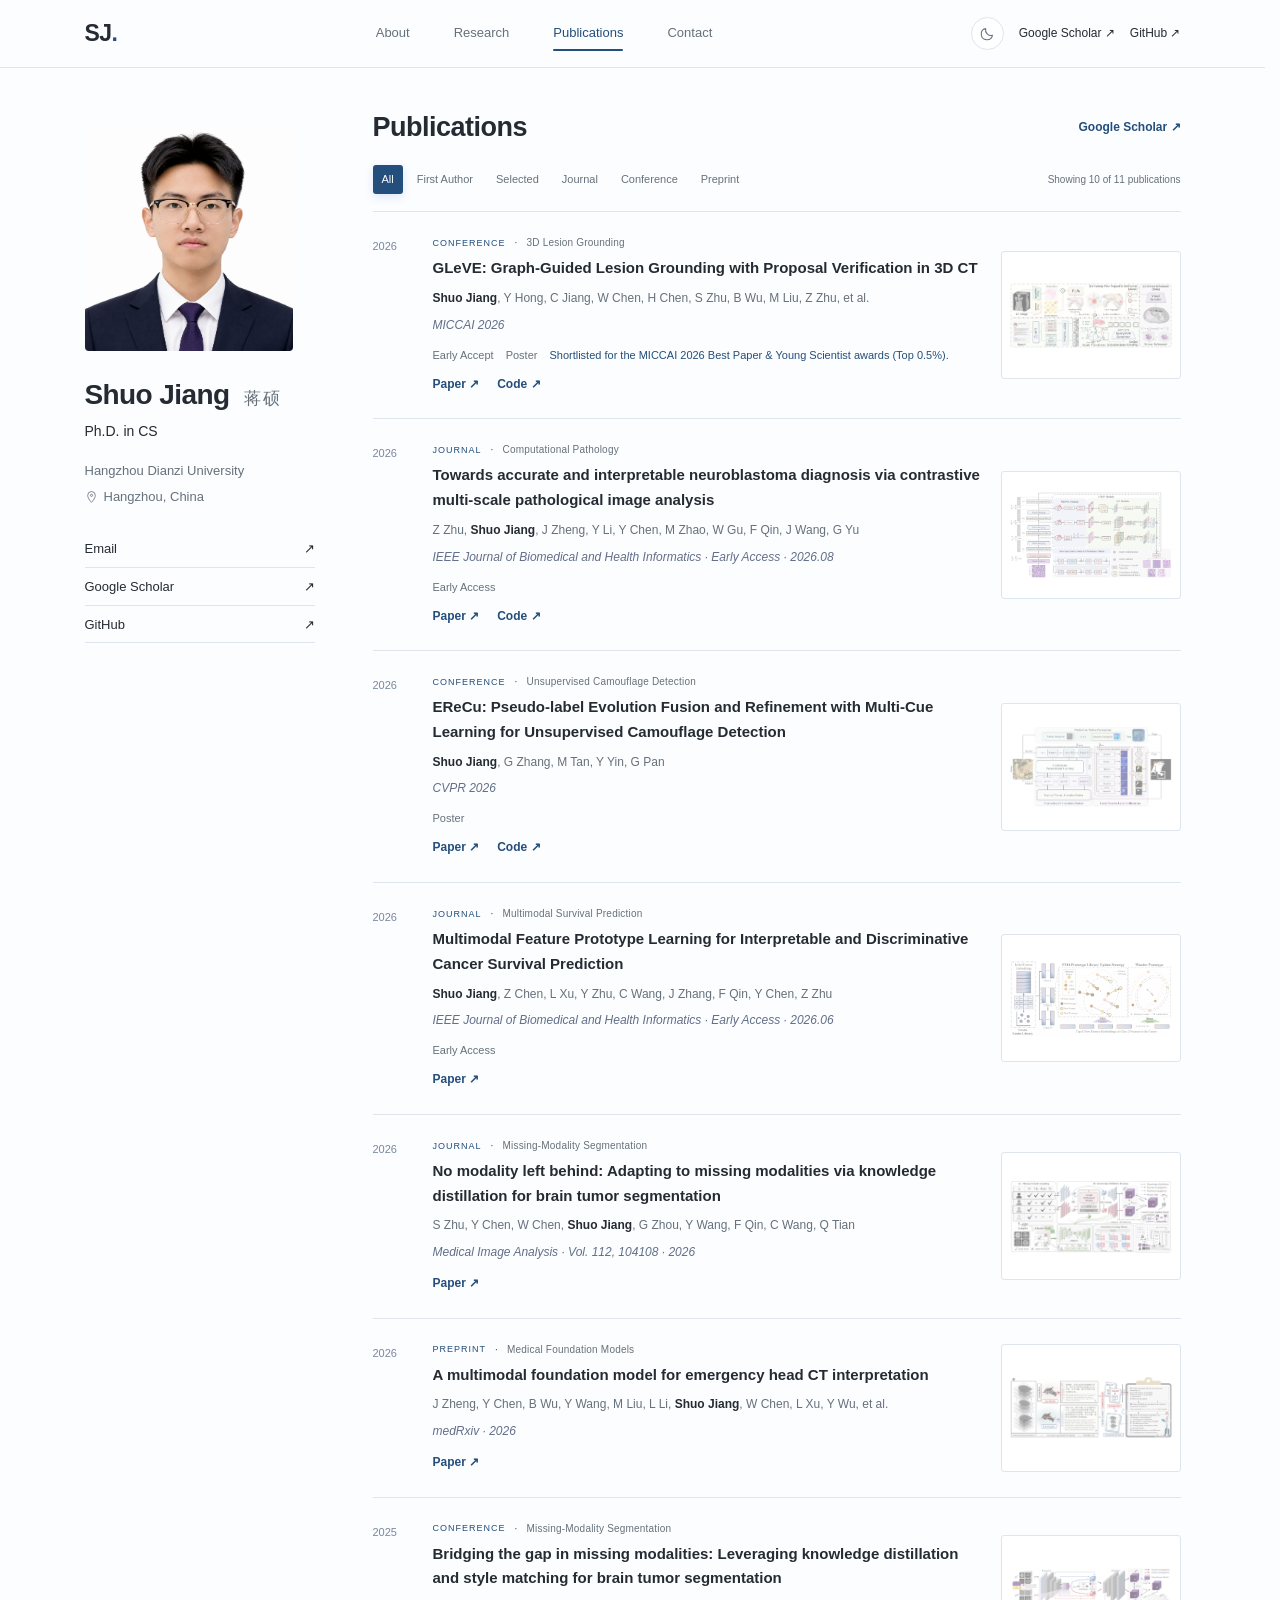
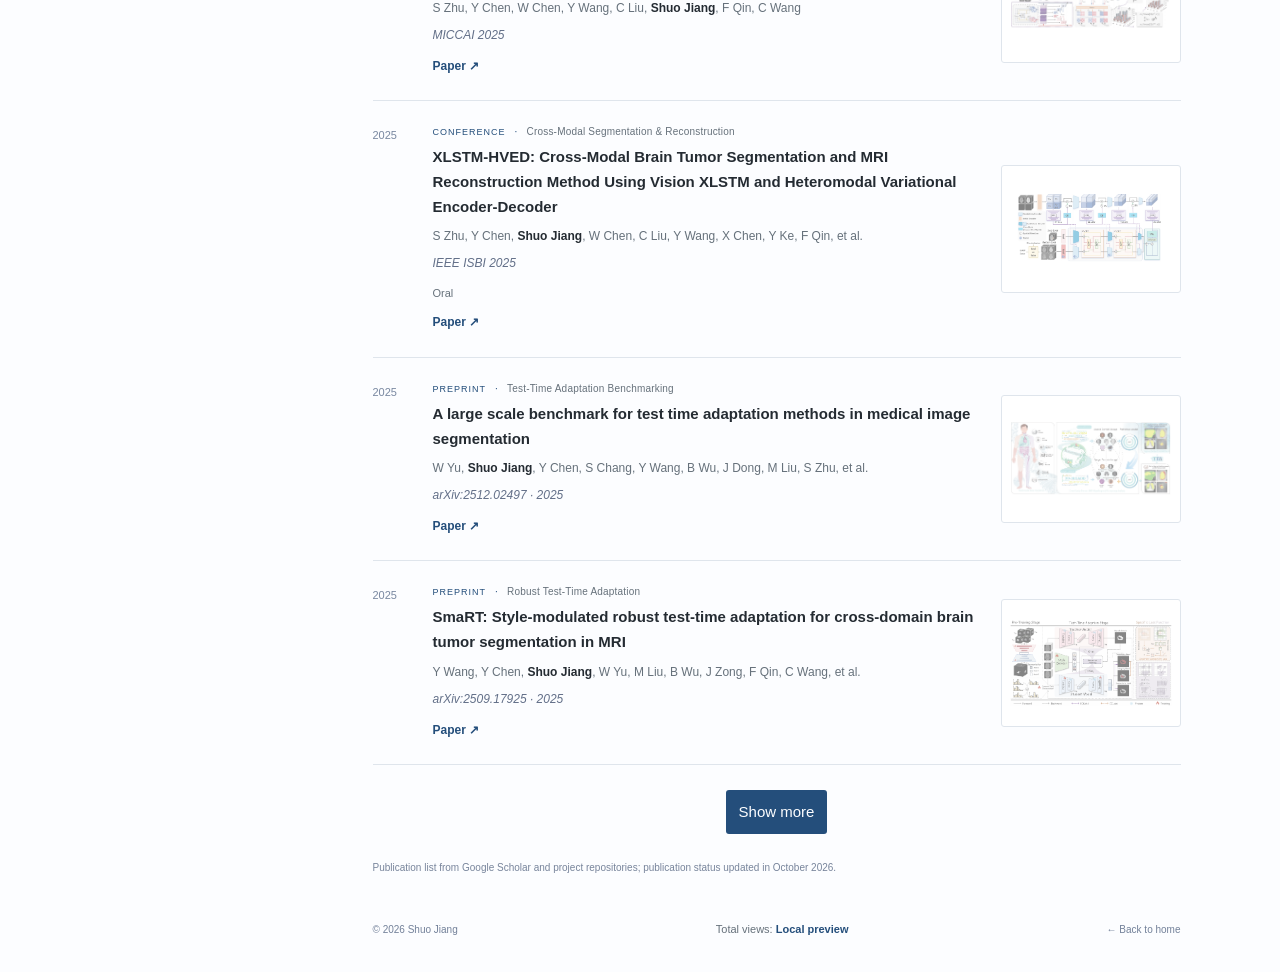
==== commit b91f100e: "Fix visit counter timeout and cached fallback" ====
--- a/publications.html
+++ b/publications.html
@@ -1,5 +1,5 @@
 <!doctype html>
-<html lang="en" data-palette="slate"><head><meta charset="utf-8"><meta name="viewport" content="width=device-width,initial-scale=1"><meta name="description" content="Shuo Jiang — research in medical image analysis, multimodal learning and computer vision at Hangzhou Dianzi University."><meta name="theme-color" content="#315eea"><title>Shuo Jiang | 蒋硕</title><link rel="icon" href="assets/favicon.svg" type="image/svg+xml"><script>try{document.documentElement.dataset.theme=localStorage.getItem("shuo-theme")==="dark"?"dark":"light"}catch(e){}</script><link rel="stylesheet" href="style.css?v=20261012-views"><script src="script.js?v=20261012-views" defer></script></head>
+<html lang="en" data-palette="slate"><head><meta charset="utf-8"><meta name="viewport" content="width=device-width,initial-scale=1"><meta name="description" content="Shuo Jiang — research in medical image analysis, multimodal learning and computer vision at Hangzhou Dianzi University."><meta name="theme-color" content="#315eea"><title>Shuo Jiang | 蒋硕</title><link rel="icon" href="assets/favicon.svg" type="image/svg+xml"><script>try{document.documentElement.dataset.theme=localStorage.getItem("shuo-theme")==="dark"?"dark":"light"}catch(e){}</script><link rel="stylesheet" href="style.css?v=20261025-counter"><script src="script.js?v=20261025-counter" defer></script></head>
 <body data-page="publications"><a class="skip-link" href="#main">Skip to content</a><header class="header"><div class="nav-wrap"><a class="brand" href="index.html#about" aria-label="Shuo Jiang home">SJ<span>.</span></a><nav aria-label="Main navigation"><a class="active" href="index.html#about">About</a><a href="index.html#research">Research</a><a href="#publications">Publications</a><a href="index.html#contact">Contact</a></nav><div class="nav-actions"><button class="theme-toggle" type="button" aria-label="Switch to dark mode" title="Switch to dark mode"><svg class="moon-icon" viewBox="0 0 24 24" aria-hidden="true"><path d="M20.2 14A8.5 8.5 0 0 1 10 3.8 8.5 8.5 0 1 0 20.2 14Z"/></svg><svg class="sun-icon" viewBox="0 0 24 24" aria-hidden="true"><circle cx="12" cy="12" r="4"/><path d="M12 2v2m0 16v2M2 12h2m16 0h2M5 5l1.5 1.5m11 11L19 19M5 19l1.5-1.5m11-11L19 5"/></svg></button><a class="nav-scholar" href="https://scholar.google.com/citations?user=-YuCzI0AAAAJ&hl=en" target="_blank" rel="noopener noreferrer">Google Scholar ↗</a><a class="nav-github" href="https://github.com/JSLiam94" target="_blank" rel="noopener noreferrer">GitHub ↗</a></div></div><div class="reading-progress" aria-hidden="true"><span></span></div></header>
 <div class="layout"><aside class="profile"><div class="portrait-frame"><img class="portrait" src="assets/portrait.png" alt="Portrait of Shuo Jiang" width="1122" height="1247"></div><h1>Shuo Jiang <span class="chinese-name" lang="zh-CN">蒋硕</span></h1><p class="profile-role">Ph.D. in CS</p><div class="profile-details"><p><a href="https://computer.hdu.edu.cn/main.htm" target="_blank" rel="noopener noreferrer">Hangzhou Dianzi University</a></p><p class="location"><svg viewBox="0 0 24 24" aria-hidden="true"><path d="M12 21s7-7 7-13a7 7 0 0 0-14 0c0 6 7 13 7 13Z"/><circle cx="12" cy="8" r="2"/></svg>Hangzhou, China</p></div><div class="profile-links"><a href="mailto:jiangshuo@hdu.edu.cn"><span>Email</span><span>↗</span></a><a href="https://scholar.google.com/citations?user=-YuCzI0AAAAJ&hl=en" target="_blank" rel="noopener noreferrer"><span>Google Scholar</span><span>↗</span></a><a href="https://github.com/JSLiam94" target="_blank" rel="noopener noreferrer"><span>GitHub</span><span>↗</span></a></div></aside>
 <main id="main"><section id="publications"><div class="section-heading"><div><h2>Publications</h2></div><a class="text-link" href="https://scholar.google.com/citations?user=-YuCzI0AAAAJ&hl=en" target="_blank" rel="noopener noreferrer">Google Scholar ↗</a></div><div class="publication-toolbar"><div class="filters" role="group" aria-label="Filter publications"><button class="selected" type="button" data-filter="All" aria-pressed="true">All</button><button type="button" data-filter="First Author" aria-pressed="false">First Author</button><button type="button" data-filter="Selected" aria-pressed="false">Selected</button><button type="button" data-filter="Journal" aria-pressed="false">Journal</button><button type="button" data-filter="Conference" aria-pressed="false">Conference</button><button type="button" data-filter="Preprint" aria-pressed="false">Preprint</button></div><span id="publication-count" aria-live="polite">Showing 10 of 11 publications</span></div><p class="first-author-note" hidden>First-author and co-first-author publications.</p><div class="publication-list"><article class="publication" data-type="Conference" data-selected="true"><div class="pub-year">2026</div><div class="pub-body"><div class="pub-meta"><span class="pub-kind">Conference</span><span class="pub-domain">3D Lesion Grounding</span></div><h3><a href="https://papers.miccai.org/miccai-2026/paper/2407_paper.pdf" target="_blank" rel="noopener noreferrer">GLeVE: Graph-Guided Lesion Grounding with Proposal Verification in 3D CT</a></h3><p class="authors"><strong>Shuo Jiang</strong>, Y Hong, C Jiang, W Chen, H Chen, S Zhu, B Wu, M Liu, Z Zhu, et al.</p><p class="venue">MICCAI 2026</p><div class="pub-statuses"><span class="pub-status">Early Accept</span><span class="pub-status">Poster</span><span class="pub-status award-status">Shortlisted for the MICCAI 2026 Best Paper &amp; Young Scientist awards (Top 0.5%).</span></div><div class="paper-links"><a href="https://papers.miccai.org/miccai-2026/paper/2407_paper.pdf" target="_blank" rel="noopener noreferrer">Paper <span aria-hidden="true">↗</span></a><a href="https://github.com/JSLiam94/GLeVE" target="_blank" rel="noopener noreferrer">Code <span aria-hidden="true">↗</span></a></div></div><a class="pub-figure" href="assets/gleve.png" target="_blank" aria-label="View research figure for GLeVE: Graph-Guided Lesion Grounding with Proposal Verification in 3D CT"><img src="assets/gleve.png" alt="Research overview for GLeVE: Graph-Guided Lesion Grounding with Proposal Verification in 3D CT" loading="lazy"></a></article>
@@ -11,4 +11,4 @@
 <article class="publication" data-type="Conference" data-selected="false"><div class="pub-year">2025</div><div class="pub-body"><div class="pub-meta"><span class="pub-kind">Conference</span><span class="pub-domain">Missing-Modality Segmentation</span></div><h3><a href="https://scholar.google.com/citations?view_op=view_citation&amp;hl=en&amp;oe=ASCII&amp;user=-YuCzI0AAAAJ&amp;citation_for_view=-YuCzI0AAAAJ:IjCSPb-OGe4C" target="_blank" rel="noopener noreferrer">Bridging the gap in missing modalities: Leveraging knowledge distillation and style matching for brain tumor segmentation</a></h3><p class="authors">S Zhu, Y Chen, W Chen, Y Wang, C Liu, <strong>Shuo Jiang</strong>, F Qin, C Wang</p><p class="venue">MICCAI 2025</p><div class="pub-statuses"></div><div class="paper-links"><a href="https://scholar.google.com/citations?view_op=view_citation&amp;hl=en&amp;oe=ASCII&amp;user=-YuCzI0AAAAJ&amp;citation_for_view=-YuCzI0AAAAJ:IjCSPb-OGe4C" target="_blank" rel="noopener noreferrer">Paper <span aria-hidden="true">↗</span></a></div></div><a class="pub-figure" href="assets/bridging.png" target="_blank" aria-label="View research figure for Bridging the gap in missing modalities: Leveraging knowledge distillation and style matching for brain tumor segmentation"><img src="assets/bridging.png" alt="Research overview for Bridging the gap in missing modalities: Leveraging knowledge distillation and style matching for brain tumor segmentation" loading="lazy"></a></article>
 <article class="publication" data-type="Conference" data-selected="false"><div class="pub-year">2025</div><div class="pub-body"><div class="pub-meta"><span class="pub-kind">Conference</span><span class="pub-domain">Cross-Modal Segmentation &amp; Reconstruction</span></div><h3><a href="https://scholar.google.com/citations?view_op=view_citation&amp;hl=en&amp;oe=ASCII&amp;user=-YuCzI0AAAAJ&amp;citation_for_view=-YuCzI0AAAAJ:u-x6o8ySG0sC" target="_blank" rel="noopener noreferrer">XLSTM-HVED: Cross-Modal Brain Tumor Segmentation and MRI Reconstruction Method Using Vision XLSTM and Heteromodal Variational Encoder-Decoder</a></h3><p class="authors">S Zhu, Y Chen, <strong>Shuo Jiang</strong>, W Chen, C Liu, Y Wang, X Chen, Y Ke, F Qin, et al.</p><p class="venue">IEEE ISBI 2025</p><div class="pub-statuses"><span class="pub-status">Oral</span></div><div class="paper-links"><a href="https://scholar.google.com/citations?view_op=view_citation&amp;hl=en&amp;oe=ASCII&amp;user=-YuCzI0AAAAJ&amp;citation_for_view=-YuCzI0AAAAJ:u-x6o8ySG0sC" target="_blank" rel="noopener noreferrer">Paper <span aria-hidden="true">↗</span></a></div></div><a class="pub-figure" href="assets/xlstm.png" target="_blank" aria-label="View research figure for XLSTM-HVED: Cross-Modal Brain Tumor Segmentation and MRI Reconstruction Method Using Vision XLSTM and Heteromodal Variational Encoder-Decoder"><img src="assets/xlstm.png" alt="Research overview for XLSTM-HVED: Cross-Modal Brain Tumor Segmentation and MRI Reconstruction Method Using Vision XLSTM and Heteromodal Variational Encoder-Decoder" loading="lazy"></a></article>
 <article class="publication" data-type="Preprint" data-selected="false"><div class="pub-year">2025</div><div class="pub-body"><div class="pub-meta"><span class="pub-kind">Preprint</span><span class="pub-domain">Test-Time Adaptation Benchmarking</span></div><h3><a href="https://arxiv.org/abs/2512.02497" target="_blank" rel="noopener noreferrer">A large scale benchmark for test time adaptation methods in medical image segmentation</a></h3><p class="authors">W Yu, <strong>Shuo Jiang</strong>, Y Chen, S Chang, Y Wang, B Wu, J Dong, M Liu, S Zhu, et al.</p><p class="venue">arXiv:2512.02497 · 2025</p><div class="pub-statuses"></div><div class="paper-links"><a href="https://arxiv.org/abs/2512.02497" target="_blank" rel="noopener noreferrer">Paper <span aria-hidden="true">↗</span></a></div></div><a class="pub-figure" href="assets/benchmark.png" target="_blank" aria-label="View research figure for A large scale benchmark for test time adaptation methods in medical image segmentation"><img src="assets/benchmark.png" alt="Research overview for A large scale benchmark for test time adaptation methods in medical image segmentation" loading="lazy"></a></article>
-<article class="publication" data-type="Preprint" data-selected="false"><div class="pub-year">2025</div><div class="pub-body"><div class="pub-meta"><span class="pub-kind">Preprint</span><span class="pub-domain">Robust Test-Time Adaptation</span></div><h3><a href="https://arxiv.org/abs/2509.17925" target="_blank" rel="noopener noreferrer">SmaRT: Style-modulated robust test-time adaptation for cross-domain brain tumor segmentation in MRI</a></h3><p class="authors">Y Wang, Y Chen, <strong>Shuo Jiang</strong>, W Yu, M Liu, B Wu, J Zong, F Qin, C Wang, et al.</p><p class="venue">arXiv:2509.17925 · 2025</p><div class="pub-statuses"></div><div class="paper-links"><a href="https://arxiv.org/abs/2509.17925" target="_blank" rel="noopener noreferrer">Paper <span aria-hidden="true">↗</span></a></div></div><a class="pub-figure" href="assets/smart.png" target="_blank" aria-label="View research figure for SmaRT: Style-modulated robust test-time adaptation for cross-domain brain tumor segmentation in MRI"><img src="assets/smart.png" alt="Research overview for SmaRT: Style-modulated robust test-time adaptation for cross-domain brain tumor segmentation in MRI" loading="lazy"></a></article></div><div class="load-more-wrap"><button type="button" id="show-more" class="primary-link">Show more</button><p id="load-status" role="status"></p></div><noscript><p>Enable JavaScript to load further publications, or view the full list on <a href="https://scholar.google.com/citations?user=-YuCzI0AAAAJ&hl=en">Google Scholar</a>.</p></noscript><p class="publication-note">Publication list from Google Scholar and project repositories; publication status updated in October 2026.</p></section><footer><span>© 2026 Shuo Jiang</span><span class="site-views" title="Total page views across this site, including repeat visits"><span id="busuanzi_container_site_pv">Total views: <span id="busuanzi_value_site_pv">—</span></span><span class="views-status" aria-live="polite"></span></span><a href="index.html">← Back to home</a></footer></main></div><dialog class="figure-viewer" id="figure-viewer" aria-labelledby="figure-title"><div class="figure-viewer-bar"><h2 id="figure-title">Research framework</h2><button type="button" class="figure-close" aria-label="Close figure preview"><svg class="close-icon" viewBox="0 0 24 24" aria-hidden="true"><path d="M6 6l12 12M18 6L6 18"/></svg></button></div><img alt=""><p>Press Esc to close</p></dialog><dialog id="wechat-viewer" class="figure-viewer wechat-viewer" aria-labelledby="wechat-title"><div class="figure-viewer-bar"><h2 id="wechat-title">WeChat 微信</h2><button class="wechat-close" type="button" aria-label="Close WeChat QR code"><svg class="close-icon" viewBox="0 0 24 24" aria-hidden="true"><path d="M6 6l12 12M18 6L6 18"/></svg></button></div><img data-src="assets/wechat.jpg" alt="Liam.T WeChat contact QR code"><p>扫码添加微信 · Press Esc to close</p></dialog></body></html>+<article class="publication" data-type="Preprint" data-selected="false"><div class="pub-year">2025</div><div class="pub-body"><div class="pub-meta"><span class="pub-kind">Preprint</span><span class="pub-domain">Robust Test-Time Adaptation</span></div><h3><a href="https://arxiv.org/abs/2509.17925" target="_blank" rel="noopener noreferrer">SmaRT: Style-modulated robust test-time adaptation for cross-domain brain tumor segmentation in MRI</a></h3><p class="authors">Y Wang, Y Chen, <strong>Shuo Jiang</strong>, W Yu, M Liu, B Wu, J Zong, F Qin, C Wang, et al.</p><p class="venue">arXiv:2509.17925 · 2025</p><div class="pub-statuses"></div><div class="paper-links"><a href="https://arxiv.org/abs/2509.17925" target="_blank" rel="noopener noreferrer">Paper <span aria-hidden="true">↗</span></a></div></div><a class="pub-figure" href="assets/smart.png" target="_blank" aria-label="View research figure for SmaRT: Style-modulated robust test-time adaptation for cross-domain brain tumor segmentation in MRI"><img src="assets/smart.png" alt="Research overview for SmaRT: Style-modulated robust test-time adaptation for cross-domain brain tumor segmentation in MRI" loading="lazy"></a></article></div><div class="load-more-wrap"><button type="button" id="show-more" class="primary-link">Show more</button><p id="load-status" role="status"></p></div><noscript><p>Enable JavaScript to load further publications, or view the full list on <a href="https://scholar.google.com/citations?user=-YuCzI0AAAAJ&hl=en">Google Scholar</a>.</p></noscript><p class="publication-note">Publication list from Google Scholar and project repositories; publication status updated in October 2026.</p></section><footer><span>© 2026 Shuo Jiang</span><span class="site-views" title="Total page views across this site, including repeat visits"><span id="busuanzi_container_site_pv">Total views: <span id="busuanzi_value_site_pv">Loading…</span></span><span class="views-status" aria-live="polite"></span></span><a href="index.html">← Back to home</a></footer></main></div><dialog class="figure-viewer" id="figure-viewer" aria-labelledby="figure-title"><div class="figure-viewer-bar"><h2 id="figure-title">Research framework</h2><button type="button" class="figure-close" aria-label="Close figure preview"><svg class="close-icon" viewBox="0 0 24 24" aria-hidden="true"><path d="M6 6l12 12M18 6L6 18"/></svg></button></div><img alt=""><p>Press Esc to close</p></dialog><dialog id="wechat-viewer" class="figure-viewer wechat-viewer" aria-labelledby="wechat-title"><div class="figure-viewer-bar"><h2 id="wechat-title">WeChat 微信</h2><button class="wechat-close" type="button" aria-label="Close WeChat QR code"><svg class="close-icon" viewBox="0 0 24 24" aria-hidden="true"><path d="M6 6l12 12M18 6L6 18"/></svg></button></div><img data-src="assets/wechat.jpg" alt="Liam.T WeChat contact QR code"><p>扫码添加微信 · Press Esc to close</p></dialog></body></html>
--- a/style.css
+++ b/style.css
@@ -258,4 +258,5 @@
 }
 
 footer{align-items:center;gap:12px;flex-wrap:wrap}.site-views{font-size:11px;color:var(--muted);font-variant-numeric:tabular-nums}.site-views #busuanzi_value_site_pv{color:var(--accent);font-weight:600}.views-status{font-size:10px}
+.views-retry{border:0;padding:2px 0;background:none;color:var(--accent);font:inherit;text-decoration:underline;text-underline-offset:2px;cursor:pointer}.views-retry:hover{color:var(--ink)}.views-retry:focus-visible{outline:2px solid var(--accent);outline-offset:3px;border-radius:2px}
 @media(max-width:720px){footer .site-views{order:3;flex-basis:100%;text-align:center}}
